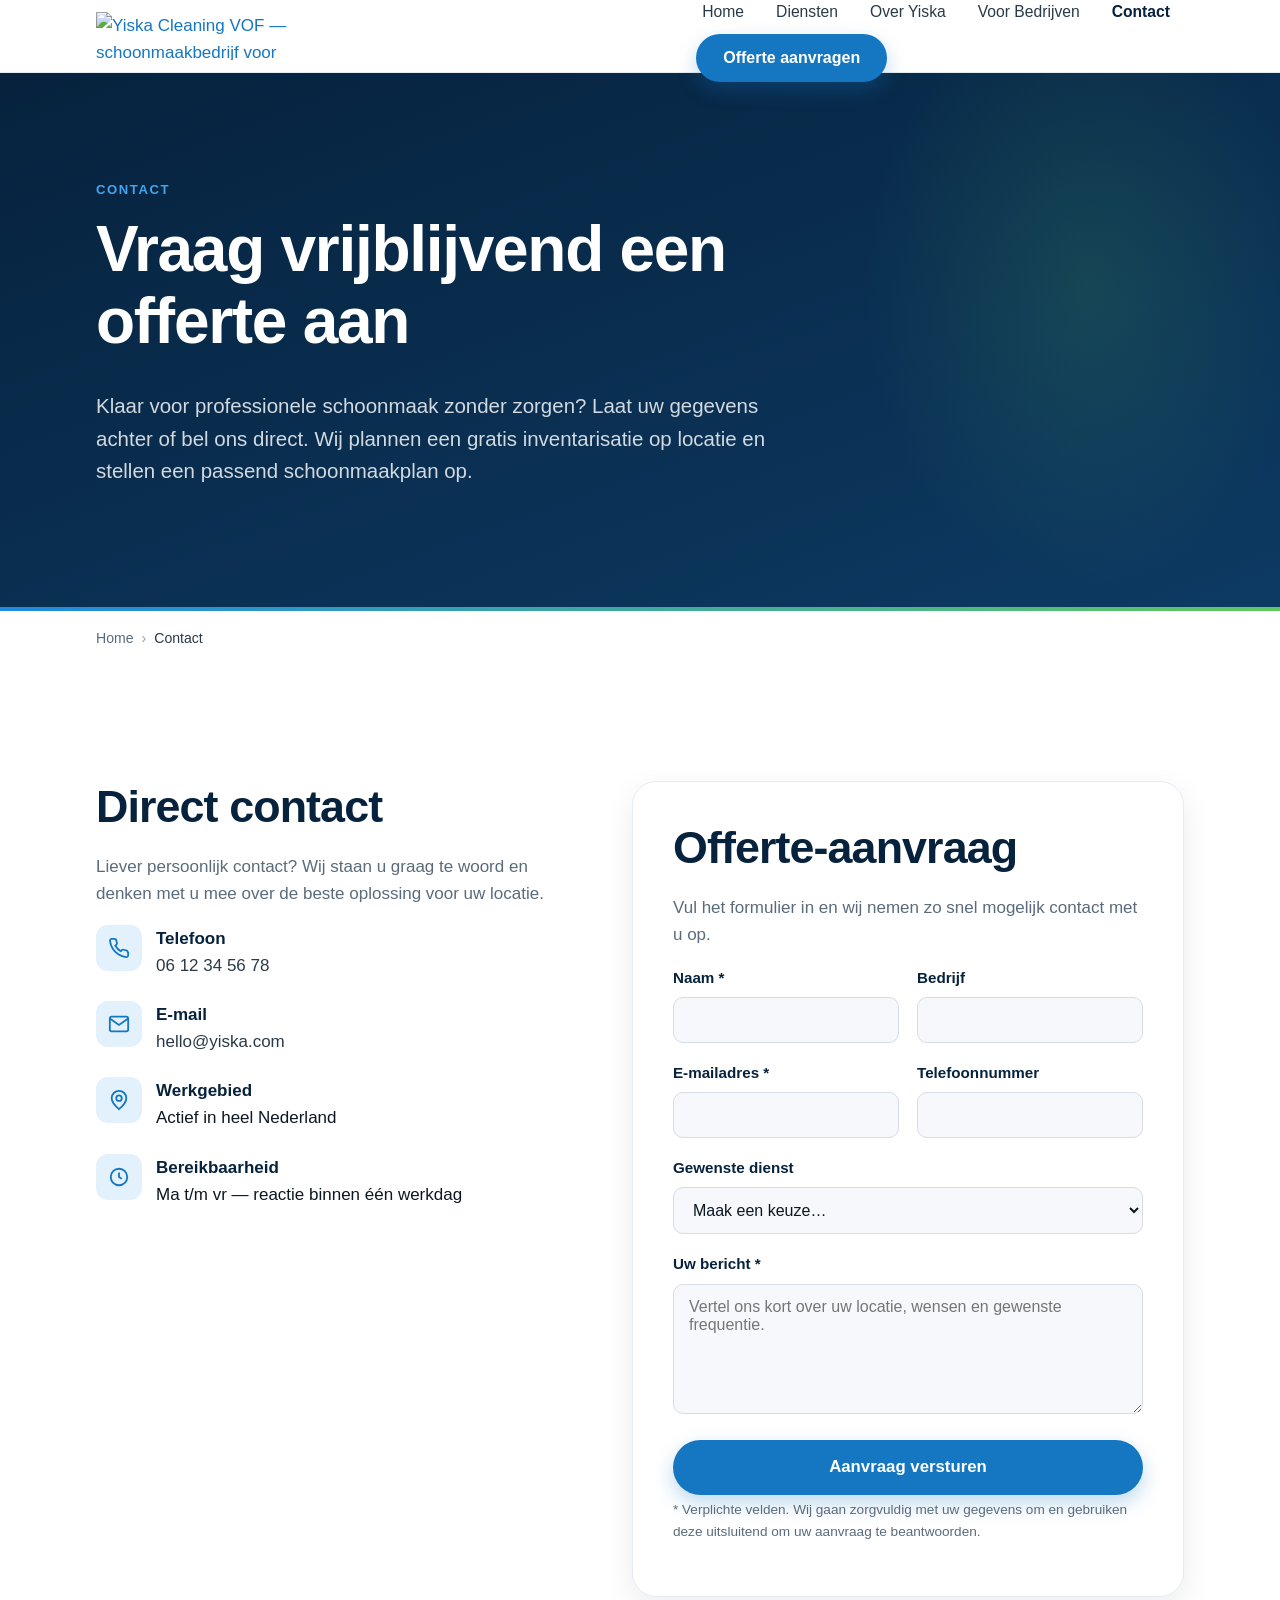
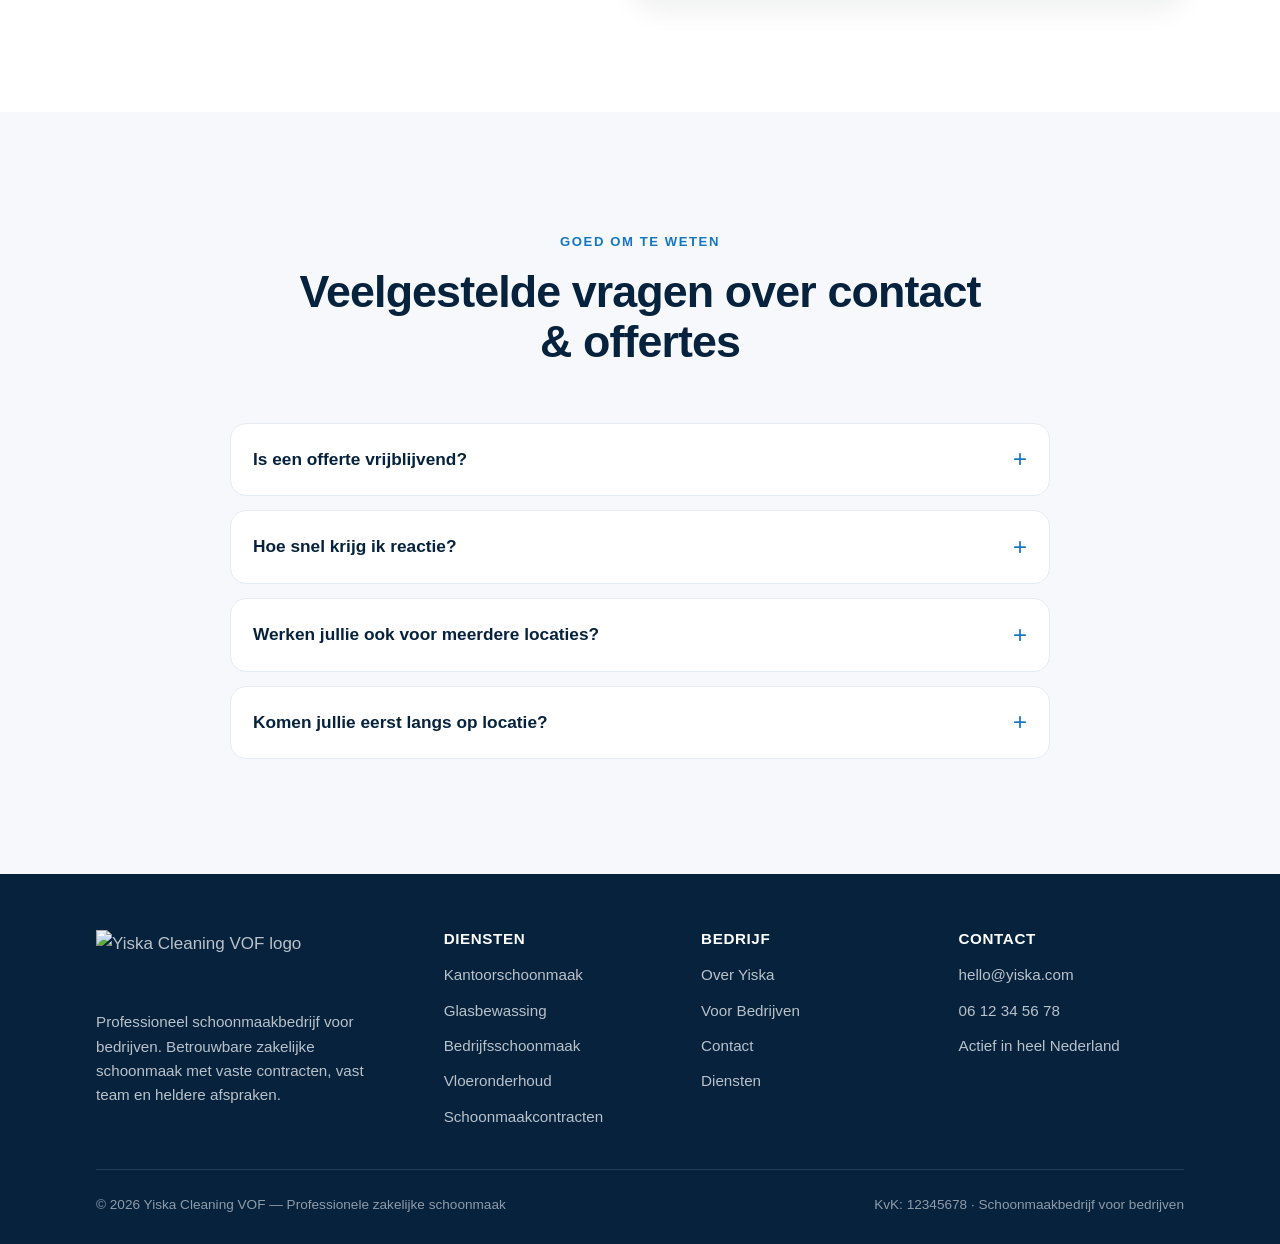
==== contact.html @ c5b3071e "Branding-upgrade: logo-integratie, merk-favicon en visuele identiteit - Logo retina-klaar in desktop" ====
<!DOCTYPE html>
<html lang="nl">
<head>
  <meta charset="utf-8" />
  <meta name="viewport" content="width=device-width, initial-scale=1" />
  <title>Contact &amp; offerte aanvragen | Yiska Cleaning VOF</title>
  <meta name="description" content="Neem contact op met Yiska Cleaning VOF voor een vrijblijvende offerte voor zakelijke schoonmaak. Bel, mail of vul het contactformulier in — wij plannen een gratis inventarisatie op locatie." />
  <link rel="canonical" href="https://yiska.com/contact.html" />
  <meta name="robots" content="index, follow" />
  <meta name="theme-color" content="#06223d" />
  <meta property="og:type" content="website" />
  <meta property="og:locale" content="nl_NL" />
  <meta property="og:site_name" content="Yiska Cleaning VOF" />
  <meta property="og:title" content="Contact &amp; offerte aanvragen | Yiska Cleaning VOF" />
  <meta property="og:description" content="Vraag vrijblijvend een offerte aan voor professionele zakelijke schoonmaak. Bel, mail of vul het contactformulier in." />
  <meta property="og:url" content="https://yiska.com/contact.html" />
  <meta property="og:image" content="https://yiska.com/assets/images/logo.png" />
  <meta name="twitter:card" content="summary_large_image" />
  <link rel="icon" href="assets/images/favicon.svg" type="image/svg+xml" />
  <link rel="apple-touch-icon" href="assets/images/logo.png" />
  <link rel="stylesheet" href="assets/css/styles.css" />

  <script type="application/ld+json">
  {
    "@context": "https://schema.org",
    "@type": "BreadcrumbList",
    "itemListElement": [
      { "@type": "ListItem", "position": 1, "name": "Home", "item": "https://yiska.com/" },
      { "@type": "ListItem", "position": 2, "name": "Contact", "item": "https://yiska.com/contact.html" }
    ]
  }
  </script>
  <script type="application/ld+json">
  {
    "@context": "https://schema.org",
    "@type": "ContactPage",
    "name": "Contact — Yiska Cleaning VOF",
    "description": "Neem contact op met Yiska Cleaning VOF voor een vrijblijvende offerte voor zakelijke schoonmaak.",
    "mainEntity": {
      "@type": "CleaningService",
      "name": "Yiska Cleaning VOF",
      "url": "https://yiska.com/",
      "email": "hello@yiska.com",
      "telephone": "+31612345678",
      "areaServed": { "@type": "Country", "name": "Nederland" },
      "contactPoint": {
        "@type": "ContactPoint",
        "contactType": "sales",
        "email": "hello@yiska.com",
        "telephone": "+31612345678",
        "availableLanguage": ["nl"]
      }
    }
  }
  </script>
</head>
<body>
  <a class="skip-link" href="#main">Direct naar inhoud</a>
  <header class="site-header">
    <nav class="nav container" aria-label="Hoofdnavigatie">
      <a class="nav__brand" href="index.html" aria-label="Yiska Cleaning VOF — home">
        <img src="assets/images/logo.png" alt="Yiska Cleaning VOF — schoonmaakbedrijf voor bedrijven" data-fallback="#brand-fb" decoding="async" />
        <span class="nav__brand-fallback" id="brand-fb" style="display:none">Yiska <span>Cleaning</span></span>
      </a>
      <button class="nav__toggle" aria-expanded="false" aria-controls="nav-menu" aria-label="Menu openen"><span></span><span></span><span></span></button>
      <div class="nav__menu" id="nav-menu">
        <ul class="nav__links">
          <li><a href="index.html">Home</a></li>
          <li><a href="diensten.html">Diensten</a></li>
          <li><a href="over-yiska.html">Over Yiska</a></li>
          <li><a href="voor-bedrijven.html">Voor Bedrijven</a></li>
          <li><a href="contact.html" aria-current="page">Contact</a></li>
        </ul>
        <div class="nav__cta"><a class="btn btn--primary" href="#offerte">Offerte aanvragen</a></div>
      </div>
    </nav>
  </header>

  <main id="main">
    <section class="page-hero">
      <div class="container">
        <span class="eyebrow">Contact</span>
        <h1>Vraag vrijblijvend een offerte aan</h1>
        <p class="lead">Klaar voor professionele schoonmaak zonder zorgen? Laat uw gegevens achter of bel ons direct. Wij plannen een gratis inventarisatie op locatie en stellen een passend schoonmaakplan op.</p>
      </div>
    </section>

    <nav class="crumbs container" aria-label="Kruimelpad">
      <ol><li><a href="index.html">Home</a></li><li aria-current="page">Contact</li></ol>
    </nav>

    <section class="section" id="offerte">
      <div class="container contact-grid">
        <div class="reveal">
          <h2>Direct contact</h2>
          <p class="text-muted">Liever persoonlijk contact? Wij staan u graag te woord en denken met u mee over de beste oplossing voor uw locatie.</p>
          <ul class="contact-list">
            <li>
              <span class="ic"><svg width="22" height="22" viewBox="0 0 24 24" fill="none" stroke="currentColor" stroke-width="2"><path d="M22 16.9v3a2 2 0 0 1-2.2 2 19.8 19.8 0 0 1-8.6-3 19.5 19.5 0 0 1-6-6 19.8 19.8 0 0 1-3-8.6A2 2 0 0 1 4.1 2h3a2 2 0 0 1 2 1.7c.1.9.3 1.8.6 2.6a2 2 0 0 1-.5 2.1L8 9.5a16 16 0 0 0 6 6l1.1-1.1a2 2 0 0 1 2.1-.5c.8.3 1.7.5 2.6.6a2 2 0 0 1 1.7 2z"/></svg></span>
              <div><strong>Telefoon</strong><a href="tel:+31612345678">06 12 34 56 78</a></div>
            </li>
            <li>
              <span class="ic"><svg width="22" height="22" viewBox="0 0 24 24" fill="none" stroke="currentColor" stroke-width="2"><rect x="2" y="4" width="20" height="16" rx="2"/><path d="m2 6 10 7 10-7"/></svg></span>
              <div><strong>E-mail</strong><a href="mailto:hello@yiska.com">hello@yiska.com</a></div>
            </li>
            <li>
              <span class="ic"><svg width="22" height="22" viewBox="0 0 24 24" fill="none" stroke="currentColor" stroke-width="2"><path d="M12 2a8 8 0 0 0-8 8c0 5 8 12 8 12s8-7 8-12a8 8 0 0 0-8-8z"/><circle cx="12" cy="10" r="3"/></svg></span>
              <div><strong>Werkgebied</strong><span>Actief in heel Nederland</span></div>
            </li>
            <li>
              <span class="ic"><svg width="22" height="22" viewBox="0 0 24 24" fill="none" stroke="currentColor" stroke-width="2"><circle cx="12" cy="12" r="9"/><path d="M12 7v5l3 2"/></svg></span>
              <div><strong>Bereikbaarheid</strong><span>Ma t/m vr — reactie binnen één werkdag</span></div>
            </li>
          </ul>
        </div>

        <div class="form-card reveal">
          <h2 class="mt-0">Offerte-aanvraag</h2>
          <p class="text-muted">Vul het formulier in en wij nemen zo snel mogelijk contact met u op.</p>
          <div class="form-status" id="form-status" role="status" aria-live="polite"></div>
          <form id="contact-form" data-mailto="hello@yiska.com" novalidate>
            <div class="field-row">
              <div class="field">
                <label for="naam">Naam *</label>
                <input type="text" id="naam" name="naam" autocomplete="name" required />
              </div>
              <div class="field">
                <label for="bedrijf">Bedrijf</label>
                <input type="text" id="bedrijf" name="bedrijf" autocomplete="organization" />
              </div>
            </div>
            <div class="field-row">
              <div class="field">
                <label for="email">E-mailadres *</label>
                <input type="email" id="email" name="email" autocomplete="email" required />
              </div>
              <div class="field">
                <label for="telefoon">Telefoonnummer</label>
                <input type="tel" id="telefoon" name="telefoon" autocomplete="tel" />
              </div>
            </div>
            <div class="field">
              <label for="dienst">Gewenste dienst</label>
              <select id="dienst" name="dienst">
                <option value="">Maak een keuze…</option>
                <option>Kantoorschoonmaak</option>
                <option>Glasbewassing</option>
                <option>Bedrijfsschoonmaak</option>
                <option>Vloeronderhoud</option>
                <option>Schoonmaakcontract</option>
                <option>Anders / weet ik nog niet</option>
              </select>
            </div>
            <div class="field">
              <label for="bericht">Uw bericht *</label>
              <textarea id="bericht" name="bericht" placeholder="Vertel ons kort over uw locatie, wensen en gewenste frequentie." required></textarea>
            </div>
            <button type="submit" class="btn btn--primary btn--lg btn--block">Aanvraag versturen</button>
            <p class="form-note">* Verplichte velden. Wij gaan zorgvuldig met uw gegevens om en gebruiken deze uitsluitend om uw aanvraag te beantwoorden.</p>
          </form>
        </div>
      </div>
    </section>

    <!-- Korte FAQ ter ondersteuning -->
    <section class="section section--soft" aria-labelledby="cfaq-h">
      <div class="container">
        <div class="section-head center reveal">
          <span class="eyebrow">Goed om te weten</span>
          <h2 id="cfaq-h">Veelgestelde vragen over contact &amp; offertes</h2>
        </div>
        <div class="faq reveal" style="margin-inline:auto">
          <details><summary>Is een offerte vrijblijvend?</summary><p>Ja. Een offerteaanvraag en de inventarisatie op locatie zijn volledig vrijblijvend en zonder kosten.</p></details>
          <details><summary>Hoe snel krijg ik reactie?</summary><p>Wij streven ernaar om binnen één werkdag te reageren op uw aanvraag.</p></details>
          <details><summary>Werken jullie ook voor meerdere locaties?</summary><p>Zeker. Wij verzorgen schoonmaak voor één locatie tot meerdere bedrijfspanden op één centraal schoonmaakcontract.</p></details>
          <details><summary>Komen jullie eerst langs op locatie?</summary><p>Ja. Een inventarisatie op locatie zorgt voor een passend schoonmaakplan en een eerlijke, transparante prijs.</p></details>
        </div>
      </div>
    </section>
  </main>

  <footer class="site-footer">
    <div class="container">
      <div class="footer__grid">
        <div class="footer__brand">
          <img src="assets/images/logo.png" alt="Yiska Cleaning VOF logo" data-fallback="#footer-fb" loading="lazy" decoding="async" />
          <div class="footer__brand-fallback" id="footer-fb" style="display:none">Yiska <span>Cleaning</span></div>
          <p>Professioneel schoonmaakbedrijf voor bedrijven. Betrouwbare zakelijke schoonmaak met vaste contracten, vast team en heldere afspraken.</p>
        </div>
        <div class="footer"><h4>Diensten</h4><ul>
          <li><a href="diensten.html#kantoorschoonmaak">Kantoorschoonmaak</a></li>
          <li><a href="diensten.html#glasbewassing">Glasbewassing</a></li>
          <li><a href="diensten.html#bedrijfsschoonmaak">Bedrijfsschoonmaak</a></li>
          <li><a href="diensten.html#vloeronderhoud">Vloeronderhoud</a></li>
          <li><a href="diensten.html#schoonmaakcontract">Schoonmaakcontracten</a></li>
        </ul></div>
        <div class="footer"><h4>Bedrijf</h4><ul>
          <li><a href="over-yiska.html">Over Yiska</a></li>
          <li><a href="voor-bedrijven.html">Voor Bedrijven</a></li>
          <li><a href="contact.html">Contact</a></li>
          <li><a href="diensten.html">Diensten</a></li>
        </ul></div>
        <div class="footer"><h4>Contact</h4><ul>
          <li><a href="mailto:hello@yiska.com">hello@yiska.com</a></li>
          <li><a href="tel:+31612345678">06 12 34 56 78</a></li>
          <li>Actief in heel Nederland</li>
        </ul></div>
      </div>
      <div class="footer__bottom">
        <span>© <span id="year">2026</span> Yiska Cleaning VOF — Professionele zakelijke schoonmaak</span>
        <span>KvK: 12345678 · Schoonmaakbedrijf voor bedrijven</span>
      </div>
    </div>
  </footer>
  <script src="assets/js/main.js" defer></script>
</body>
</html>
---- assets/css/styles.css ----
/* ==========================================================================
   Yiska Cleaning VOF — Design System
   Premium, minimal (Apple) + clear, structured, conversion-focused (Amazon)
   ========================================================================== */

/* ----- Design tokens ----- */
:root {
  /* Brand palette (afgeleid van het logo) */
  --navy-900: #06223d;
  --navy-800: #0a2c4d;
  --navy-700: #0d3a63;
  --blue-600: #1577c2;
  --blue-500: #1f8ae0;
  --blue-400: #45a4ec;
  --blue-100: #e3f1fc;
  --green-600: #43ad46;
  --green-500: #5fc85f;
  --green-100: #e6f6e8;
  --lime-400: #93d84e;
  /* Signatuur-gradient uit het logo (blauw → groen) */
  --brand-grad: linear-gradient(120deg, var(--blue-500), var(--green-500));
  --brand-grad-deep: linear-gradient(135deg, var(--blue-600), var(--navy-800));

  /* Neutrals */
  --ink-900: #0c1722;
  --ink-700: #2a3a48;
  --ink-500: #5a6b7b;
  --ink-300: #93a2b0;
  --line: #e6ecf2;
  --line-strong: #d4dde6;
  --surface: #ffffff;
  --surface-soft: #f6f8fb;
  --surface-tint: #eef4f9;

  /* Typography */
  --font: -apple-system, BlinkMacSystemFont, "SF Pro Display", "Segoe UI",
    Inter, Roboto, "Helvetica Neue", Arial, sans-serif;

  /* Radii & shadow */
  --r-sm: 10px;
  --r-md: 16px;
  --r-lg: 24px;
  --r-xl: 32px;
  --shadow-sm: 0 1px 2px rgba(12, 23, 34, 0.06), 0 1px 3px rgba(12, 23, 34, 0.05);
  --shadow-md: 0 10px 30px rgba(12, 23, 34, 0.08);
  --shadow-lg: 0 24px 60px rgba(8, 34, 61, 0.16);

  /* Layout */
  --maxw: 1200px;
  --gut: clamp(20px, 5vw, 56px);
  --nav-h: 72px;
}

/* ----- Reset ----- */
*,
*::before,
*::after { box-sizing: border-box; }

html { scroll-behavior: smooth; -webkit-text-size-adjust: 100%; }

body {
  margin: 0;
  font-family: var(--font);
  color: var(--ink-900);
  background: var(--surface);
  line-height: 1.6;
  font-size: 17px;
  -webkit-font-smoothing: antialiased;
  text-rendering: optimizeLegibility;
}

img { max-width: 100%; display: block; }

a { color: var(--blue-600); text-decoration: none; }
a:hover { color: var(--blue-500); }

h1, h2, h3, h4 {
  margin: 0 0 .5em;
  line-height: 1.12;
  letter-spacing: -0.02em;
  color: var(--navy-900);
  font-weight: 700;
}

h1 { font-size: clamp(2.3rem, 5.4vw, 4rem); }
h2 { font-size: clamp(1.8rem, 3.6vw, 2.8rem); }
h3 { font-size: clamp(1.2rem, 2vw, 1.5rem); }
p { margin: 0 0 1em; }

:focus-visible {
  outline: 3px solid var(--blue-400);
  outline-offset: 3px;
  border-radius: 4px;
}

/* ----- Layout helpers ----- */
.container {
  width: 100%;
  max-width: var(--maxw);
  margin-inline: auto;
  padding-inline: var(--gut);
}

.section { padding-block: clamp(56px, 9vw, 120px); }
.section--soft { background: var(--surface-soft); }
.section--tint { background: var(--surface-tint); }
.section--navy {
  background: linear-gradient(160deg, var(--navy-900), var(--navy-700));
  color: #fff;
}
.section--navy h2,
.section--navy h3 { color: #fff; }

.eyebrow {
  display: inline-block;
  font-size: .82rem;
  font-weight: 700;
  letter-spacing: .12em;
  text-transform: uppercase;
  color: var(--blue-600);
  margin-bottom: 14px;
}
.section--navy .eyebrow { color: var(--blue-400); }

.section-head { max-width: 720px; margin-bottom: clamp(32px, 5vw, 56px); }
.section-head.center { margin-inline: auto; text-align: center; }
.lead { font-size: clamp(1.05rem, 1.6vw, 1.3rem); color: var(--ink-500); }
.section--navy .lead { color: rgba(255, 255, 255, .82); }

.text-muted { color: var(--ink-500); }

/* Skip link */
.skip-link {
  position: absolute;
  left: -999px;
  top: 8px;
  background: var(--navy-900);
  color: #fff;
  padding: 10px 16px;
  border-radius: 8px;
  z-index: 1000;
}
.skip-link:focus { left: 12px; color: #fff; }

/* ==========================================================================
   Buttons
   ========================================================================== */
.btn {
  display: inline-flex;
  align-items: center;
  justify-content: center;
  gap: 10px;
  font-family: inherit;
  font-size: 1rem;
  font-weight: 600;
  line-height: 1;
  padding: 15px 26px;
  border-radius: 999px;
  border: 1px solid transparent;
  cursor: pointer;
  transition: transform .15s ease, box-shadow .2s ease, background .2s ease,
    color .2s ease, border-color .2s ease;
  white-space: nowrap;
}
.btn:active { transform: translateY(1px); }

.btn--primary {
  background: var(--blue-600);
  color: #fff;
  box-shadow: 0 8px 20px rgba(21, 119, 194, .28);
}
.btn--primary:hover { background: var(--blue-500); color: #fff; box-shadow: 0 12px 28px rgba(21, 119, 194, .36); }

.btn--accent {
  background: var(--green-600);
  color: #fff;
  box-shadow: 0 8px 20px rgba(63, 162, 63, .28);
}
.btn--accent:hover { background: var(--green-500); color: #fff; }

.btn--ghost {
  background: transparent;
  color: var(--navy-900);
  border-color: var(--line-strong);
}
.btn--ghost:hover { border-color: var(--navy-900); color: var(--navy-900); background: var(--surface-soft); }

.btn--light {
  background: rgba(255, 255, 255, .12);
  color: #fff;
  border-color: rgba(255, 255, 255, .3);
}
.btn--light:hover { background: rgba(255, 255, 255, .2); color: #fff; }

.btn--lg { padding: 18px 32px; font-size: 1.05rem; }
.btn--block { width: 100%; }

.btn-row { display: flex; flex-wrap: wrap; gap: 14px; }
.btn-row.center { justify-content: center; }

/* ==========================================================================
   Header / Navigation
   ========================================================================== */
.site-header {
  position: sticky;
  top: 0;
  z-index: 100;
  background: rgba(255, 255, 255, .8);
  backdrop-filter: saturate(180%) blur(18px);
  -webkit-backdrop-filter: saturate(180%) blur(18px);
  border-bottom: 1px solid var(--line);
}
.nav {
  display: flex;
  align-items: center;
  gap: 24px;
  height: var(--nav-h);
}
.nav__brand { display: flex; align-items: center; gap: 12px; margin-right: auto; }
.nav__brand img { height: 48px; width: auto; max-width: 200px; display: block; }
@media (max-width: 480px) { .nav__brand img { height: 42px; max-width: 160px; } }
.nav__brand-fallback {
  font-weight: 800;
  font-size: 1.15rem;
  letter-spacing: -.02em;
  color: var(--navy-900);
}
.nav__brand-fallback span { color: var(--green-600); }

.nav__links { display: flex; align-items: center; gap: 4px; list-style: none; margin: 0; padding: 0; }
.nav__links a {
  display: inline-block;
  padding: 9px 14px;
  border-radius: 999px;
  font-size: .98rem;
  font-weight: 500;
  color: var(--ink-700);
}
.nav__links a:hover { background: var(--surface-soft); color: var(--navy-900); }
.nav__links a[aria-current="page"] { color: var(--navy-900); font-weight: 600; }

.nav__cta { margin-left: 8px; }

.nav__toggle {
  display: none;
  flex-direction: column;
  gap: 5px;
  background: none;
  border: 0;
  cursor: pointer;
  padding: 10px;
}
.nav__toggle span {
  width: 24px;
  height: 2px;
  background: var(--navy-900);
  border-radius: 2px;
  transition: transform .25s ease, opacity .2s ease;
}
.nav__toggle[aria-expanded="true"] span:nth-child(1) { transform: translateY(7px) rotate(45deg); }
.nav__toggle[aria-expanded="true"] span:nth-child(2) { opacity: 0; }
.nav__toggle[aria-expanded="true"] span:nth-child(3) { transform: translateY(-7px) rotate(-45deg); }

@media (max-width: 900px) {
  .nav__toggle { display: flex; }
  .nav__menu {
    position: fixed;
    inset: var(--nav-h) 0 auto 0;
    background: #fff;
    border-bottom: 1px solid var(--line);
    flex-direction: column;
    align-items: stretch;
    gap: 0;
    padding: 12px var(--gut) 24px;
    box-shadow: var(--shadow-md);
    transform: translateY(-12px);
    opacity: 0;
    pointer-events: none;
    transition: opacity .2s ease, transform .2s ease;
  }
  .nav__menu.open { transform: translateY(0); opacity: 1; pointer-events: auto; }
  .nav__links { flex-direction: column; align-items: stretch; }
  .nav__links a { padding: 14px 8px; border-radius: 10px; border-bottom: 1px solid var(--line); }
  .nav__cta { margin: 12px 0 0; }
  .nav__cta .btn { width: 100%; }
}

/* ==========================================================================
   Hero
   ========================================================================== */
.hero { position: relative; overflow: hidden; background: var(--surface); }
.hero::before {
  content: "";
  position: absolute;
  top: -28%; right: -12%;
  width: 60%; height: 130%;
  background: radial-gradient(closest-side, rgba(31, 138, 224, .12), transparent 70%);
  pointer-events: none;
  z-index: 0;
}
.hero .container { position: relative; z-index: 1; }
.hero__grid {
  display: grid;
  grid-template-columns: 1.05fr .95fr;
  gap: clamp(28px, 5vw, 64px);
  align-items: center;
  padding-block: clamp(48px, 7vw, 96px);
}
.hero__title { margin-bottom: 18px; }
.hero__sub { font-size: clamp(1.1rem, 1.8vw, 1.35rem); color: var(--ink-500); max-width: 36ch; }
.hero__cta { margin-top: 30px; }
.hero__trust {
  margin-top: 30px;
  display: flex;
  flex-wrap: wrap;
  gap: 10px 22px;
  list-style: none;
  padding: 0;
}
.hero__trust li {
  display: flex;
  align-items: center;
  gap: 8px;
  font-size: .95rem;
  font-weight: 500;
  color: var(--ink-700);
}
.hero__trust svg { flex: none; color: var(--green-600); }

.hero__media { position: relative; }
.hero__media img {
  width: 100%;
  height: 100%;
  max-height: 560px;
  object-fit: cover;
  border-radius: var(--r-lg);
  box-shadow: var(--shadow-lg);
}
.hero__badge {
  position: absolute;
  bottom: 22px;
  left: 22px;
  background: rgba(255, 255, 255, .92);
  backdrop-filter: blur(10px);
  border-radius: var(--r-md);
  padding: 14px 18px;
  box-shadow: var(--shadow-md);
  display: flex;
  align-items: center;
  gap: 12px;
  max-width: 78%;
}
.hero__badge strong { display: block; color: var(--navy-900); font-size: 1rem; }
.hero__badge span { font-size: .85rem; color: var(--ink-500); }
.hero__badge .dot {
  width: 40px; height: 40px; flex: none;
  border-radius: 12px;
  background: var(--green-100);
  display: grid; place-items: center;
  color: var(--green-600);
}

@media (max-width: 860px) {
  .hero__grid { grid-template-columns: 1fr; }
  .hero__media { order: -1; }
  .hero__media img { max-height: 360px; }
}

/* Page hero (interior pages) */
.page-hero {
  position: relative;
  overflow: hidden;
  background: linear-gradient(160deg, var(--navy-900), var(--navy-700));
  color: #fff;
  padding-block: clamp(56px, 8vw, 104px);
}
.page-hero::before {
  content: "";
  position: absolute;
  top: -40%; right: -10%;
  width: 50%; height: 160%;
  background: radial-gradient(closest-side, rgba(95, 200, 95, .14), transparent 70%);
  pointer-events: none;
}
.page-hero::after {
  content: "";
  position: absolute;
  left: 0; right: 0; bottom: 0; height: 4px;
  background: var(--brand-grad);
}
.page-hero .container { position: relative; z-index: 1; }
.page-hero h1 { color: #fff; max-width: 18ch; }
.page-hero .lead { color: rgba(255, 255, 255, .82); max-width: 60ch; }
.page-hero .eyebrow { color: var(--blue-400); }

/* Breadcrumb */
.crumbs { font-size: .88rem; color: var(--ink-500); padding-block: 16px; }
.crumbs ol { list-style: none; display: flex; flex-wrap: wrap; gap: 8px; margin: 0; padding: 0; }
.crumbs li::after { content: "›"; margin-left: 8px; color: var(--ink-300); }
.crumbs li:last-child::after { content: ""; }
.crumbs a { color: var(--ink-500); }
.crumbs [aria-current="page"] { color: var(--ink-700); }

/* ==========================================================================
   Trust bar
   ========================================================================== */
.trustbar { border-block: 1px solid var(--line); background: #fff; }
.trustbar__grid {
  display: grid;
  grid-template-columns: repeat(4, 1fr);
  gap: 20px;
  padding-block: 30px;
  text-align: center;
}
.trustbar__num { font-size: clamp(1.6rem, 3vw, 2.4rem); font-weight: 800; color: var(--navy-900); letter-spacing: -.03em; }
.trustbar__label { font-size: .9rem; color: var(--ink-500); }
@media (max-width: 680px) { .trustbar__grid { grid-template-columns: repeat(2, 1fr); gap: 28px 16px; } }

/* ==========================================================================
   Feature / card grids
   ========================================================================== */
.grid { display: grid; gap: 24px; }
.grid--2 { grid-template-columns: repeat(2, 1fr); }
.grid--3 { grid-template-columns: repeat(3, 1fr); }
.grid--4 { grid-template-columns: repeat(4, 1fr); }
@media (max-width: 980px) { .grid--4 { grid-template-columns: repeat(2, 1fr); } .grid--3 { grid-template-columns: repeat(2, 1fr); } }
@media (max-width: 640px) { .grid--2, .grid--3, .grid--4 { grid-template-columns: 1fr; } }

.card {
  background: #fff;
  border: 1px solid var(--line);
  border-radius: var(--r-lg);
  padding: 30px;
  box-shadow: var(--shadow-sm);
  transition: transform .2s ease, box-shadow .2s ease, border-color .2s ease;
}
.card:hover { transform: translateY(-4px); box-shadow: var(--shadow-md); border-color: var(--line-strong); }
.card h3 { margin-bottom: .35em; }
.card p:last-child { margin-bottom: 0; }

.card__icon {
  width: 52px; height: 52px;
  border-radius: 14px;
  display: grid; place-items: center;
  background: var(--blue-100);
  color: var(--blue-600);
  margin-bottom: 18px;
}
.card__icon--green { background: var(--green-100); color: var(--green-600); }

/* Why-list with checkmarks */
.why-list { list-style: none; margin: 0; padding: 0; display: grid; gap: 18px; }
.why-list li { display: flex; gap: 14px; align-items: flex-start; }
.why-list .tick {
  flex: none; width: 28px; height: 28px; border-radius: 50%;
  background: var(--green-100); color: var(--green-600);
  display: grid; place-items: center; margin-top: 2px;
}
.why-list strong { display: block; color: var(--navy-900); }
.why-list span { color: var(--ink-500); }

/* Split section */
.split {
  display: grid;
  grid-template-columns: 1fr 1fr;
  gap: clamp(28px, 5vw, 64px);
  align-items: center;
}
.split--reverse .split__media { order: 2; }
.split__media img { width: 100%; border-radius: var(--r-lg); box-shadow: var(--shadow-md); object-fit: cover; aspect-ratio: 4 / 3; }
@media (max-width: 860px) {
  .split { grid-template-columns: 1fr; }
  .split--reverse .split__media { order: -1; }
}

/* Service detail block */
.service-block {
  display: grid;
  grid-template-columns: 1fr 1fr;
  gap: clamp(24px, 5vw, 56px);
  align-items: center;
  padding-block: clamp(36px, 6vw, 72px);
  border-bottom: 1px solid var(--line);
}
.service-block:last-child { border-bottom: 0; }
.service-block:nth-child(even) .service-block__media { order: 2; }
.service-block__media img { width: 100%; border-radius: var(--r-lg); box-shadow: var(--shadow-md); aspect-ratio: 3 / 2; object-fit: cover; }
.service-block ul { margin: 0; padding-left: 0; list-style: none; display: grid; gap: 10px; }
.service-block ul li { display: flex; gap: 10px; align-items: flex-start; color: var(--ink-700); }
.service-block ul .tick { flex: none; color: var(--green-600); margin-top: 4px; }
@media (max-width: 860px) {
  .service-block { grid-template-columns: 1fr; }
  .service-block:nth-child(even) .service-block__media { order: -1; }
}

/* ==========================================================================
   Process / steps
   ========================================================================== */
.steps { counter-reset: step; display: grid; gap: 22px; }
.steps--row { grid-template-columns: repeat(4, 1fr); }
@media (max-width: 900px) { .steps--row { grid-template-columns: repeat(2, 1fr); } }
@media (max-width: 560px) { .steps--row { grid-template-columns: 1fr; } }
.step {
  position: relative;
  background: #fff;
  border: 1px solid var(--line);
  border-radius: var(--r-md);
  padding: 28px 24px 24px;
}
.section--navy .step { background: rgba(255,255,255,.06); border-color: rgba(255,255,255,.14); }
.step__num {
  counter-increment: step;
  width: 40px; height: 40px;
  border-radius: 12px;
  background: var(--navy-900); color: #fff;
  display: grid; place-items: center;
  font-weight: 700; margin-bottom: 16px;
}
.section--navy .step__num { background: var(--blue-500); }
.step h3 { font-size: 1.15rem; }
.step p { margin: 0; color: var(--ink-500); font-size: .98rem; }
.section--navy .step p { color: rgba(255,255,255,.78); }

/* ==========================================================================
   Clients / audience
   ========================================================================== */
.pills { display: flex; flex-wrap: wrap; gap: 12px; }
.pill {
  display: inline-flex; align-items: center; gap: 9px;
  background: #fff; border: 1px solid var(--line);
  border-radius: 999px; padding: 11px 18px;
  font-weight: 500; color: var(--ink-700);
  box-shadow: var(--shadow-sm);
}
.pill svg { color: var(--blue-600); }

/* ==========================================================================
   FAQ (details/summary)
   ========================================================================== */
.faq { display: grid; gap: 14px; max-width: 820px; }
.faq details {
  background: #fff;
  border: 1px solid var(--line);
  border-radius: var(--r-md);
  padding: 4px 22px;
  transition: box-shadow .2s ease, border-color .2s ease;
}
.faq details[open] { box-shadow: var(--shadow-sm); border-color: var(--line-strong); }
.faq summary {
  list-style: none;
  cursor: pointer;
  font-weight: 600;
  color: var(--navy-900);
  padding: 18px 36px 18px 0;
  position: relative;
  font-size: 1.08rem;
}
.faq summary::-webkit-details-marker { display: none; }
.faq summary::after {
  content: "+";
  position: absolute; right: 0; top: 50%;
  transform: translateY(-50%);
  font-size: 1.5rem; font-weight: 400; color: var(--blue-600);
  transition: transform .2s ease;
}
.faq details[open] summary::after { content: "–"; }
.faq details > p { margin: 0 0 18px; color: var(--ink-500); }

/* ==========================================================================
   CTA band
   ========================================================================== */
.cta-band {
  background: linear-gradient(135deg, var(--blue-600), var(--navy-800));
  color: #fff;
  border-radius: var(--r-xl);
  padding: clamp(36px, 6vw, 64px);
  text-align: center;
  box-shadow: var(--shadow-lg);
}
.cta-band h2 { color: #fff; }
.cta-band p { color: rgba(255,255,255,.85); max-width: 56ch; margin-inline: auto; }
.cta-band .btn-row { justify-content: center; margin-top: 26px; }

/* ==========================================================================
   Contact
   ========================================================================== */
.contact-grid {
  display: grid;
  grid-template-columns: 1fr 1.15fr;
  gap: clamp(28px, 5vw, 56px);
  align-items: start;
}
@media (max-width: 860px) { .contact-grid { grid-template-columns: 1fr; } }

.contact-list { list-style: none; margin: 0; padding: 0; display: grid; gap: 22px; }
.contact-list li { display: flex; gap: 14px; align-items: flex-start; }
.contact-list .ic {
  flex: none; width: 46px; height: 46px; border-radius: 12px;
  background: var(--blue-100); color: var(--blue-600);
  display: grid; place-items: center;
}
.contact-list strong { display: block; color: var(--navy-900); }
.contact-list a { color: var(--ink-700); }
.contact-list a:hover { color: var(--blue-600); }

.form-card {
  background: #fff;
  border: 1px solid var(--line);
  border-radius: var(--r-lg);
  padding: clamp(24px, 4vw, 40px);
  box-shadow: var(--shadow-md);
}
.field { margin-bottom: 18px; }
.field label { display: block; font-weight: 600; font-size: .95rem; margin-bottom: 7px; color: var(--navy-900); }
.field input,
.field select,
.field textarea {
  width: 100%;
  font-family: inherit;
  font-size: 1rem;
  color: var(--ink-900);
  padding: 13px 15px;
  border: 1px solid var(--line-strong);
  border-radius: var(--r-sm);
  background: var(--surface-soft);
  transition: border-color .15s ease, box-shadow .15s ease, background .15s ease;
}
.field input:focus,
.field select:focus,
.field textarea:focus {
  outline: none;
  border-color: var(--blue-500);
  background: #fff;
  box-shadow: 0 0 0 4px rgba(31, 138, 224, .12);
}
.field textarea { min-height: 130px; resize: vertical; }
.field-row { display: grid; grid-template-columns: 1fr 1fr; gap: 18px; }
@media (max-width: 540px) { .field-row { grid-template-columns: 1fr; } }
.form-note { font-size: .85rem; color: var(--ink-500); margin-top: 4px; }
.form-status { display: none; padding: 14px 16px; border-radius: var(--r-sm); margin-bottom: 18px; font-weight: 500; }
.form-status.show { display: block; }
.form-status.ok { background: var(--green-100); color: #1f6b29; }

/* ==========================================================================
   Footer
   ========================================================================== */
.site-footer { background: var(--navy-900); color: rgba(255,255,255,.72); padding-block: 56px 28px; }
.site-footer a { color: rgba(255,255,255,.72); }
.site-footer a:hover { color: #fff; }
.footer__grid {
  display: grid;
  grid-template-columns: 1.4fr 1fr 1fr 1fr;
  gap: 32px;
  padding-bottom: 40px;
  border-bottom: 1px solid rgba(255,255,255,.12);
}
@media (max-width: 820px) { .footer__grid { grid-template-columns: 1fr 1fr; } }
@media (max-width: 480px) { .footer__grid { grid-template-columns: 1fr; } }
.footer__brand img { height: 64px; width: auto; max-width: 220px; margin-bottom: 16px; display: block; }
.footer__brand-fallback { font-weight: 800; font-size: 1.3rem; color: #fff; margin-bottom: 14px; }
.footer__brand-fallback span { color: var(--green-500); }
.footer__brand p { max-width: 34ch; font-size: .95rem; }
.footer h4 { color: #fff; font-size: .95rem; letter-spacing: .04em; text-transform: uppercase; margin-bottom: 16px; }
.footer ul { list-style: none; margin: 0; padding: 0; display: grid; gap: 11px; font-size: .95rem; }
.footer__bottom {
  display: flex; flex-wrap: wrap; gap: 12px;
  justify-content: space-between;
  padding-top: 24px;
  font-size: .85rem;
  color: rgba(255,255,255,.55);
}

/* ==========================================================================
   Branded image placeholders (shown until real photos are added)
   ========================================================================== */
.media { position: relative; }
.ph {
  display: none; /* revealed by JS if the real image fails to load */
  position: relative;
  width: 100%;
  height: 100%;
  min-height: 240px;
  border-radius: var(--r-lg);
  background:
    radial-gradient(120% 90% at 15% 10%, rgba(255,255,255,.18), transparent 55%),
    linear-gradient(150deg, var(--navy-800), var(--blue-600) 70%, var(--green-600));
  box-shadow: var(--shadow-md);
  overflow: hidden;
  color: #fff;
}
.ph::before {
  /* subtle sparkle texture */
  content: "";
  position: absolute; inset: 0;
  background-image:
    radial-gradient(circle, rgba(255,255,255,.7) 1px, transparent 1.6px),
    radial-gradient(circle, rgba(255,255,255,.5) 1px, transparent 1.6px);
  background-size: 120px 120px, 70px 70px;
  background-position: 0 0, 40px 30px;
  opacity: .35;
}
.ph__inner {
  position: absolute; inset: 0;
  display: flex; flex-direction: column;
  align-items: center; justify-content: center;
  text-align: center; gap: 12px; padding: 24px;
}
.ph__drop {
  width: 56px; height: 56px;
  filter: drop-shadow(0 6px 14px rgba(0,0,0,.25));
}
.ph__label { font-weight: 600; font-size: .98rem; }
.ph__hint { font-size: .8rem; opacity: .8; max-width: 26ch; }
.hero__media .ph { min-height: 360px; aspect-ratio: 4/3; }
.service-block__media .ph { aspect-ratio: 3/2; }
.split__media .ph { aspect-ratio: 4/3; }

/* ==========================================================================
   Utility / motion
   ========================================================================== */
.reveal { opacity: 0; transform: translateY(18px); transition: opacity .6s ease, transform .6s ease; }
.reveal.in { opacity: 1; transform: none; }
@media (prefers-reduced-motion: reduce) {
  * { animation: none !important; transition: none !important; scroll-behavior: auto !important; }
  .reveal { opacity: 1; transform: none; }
}

.mt-0 { margin-top: 0; }
.center { text-align: center; }
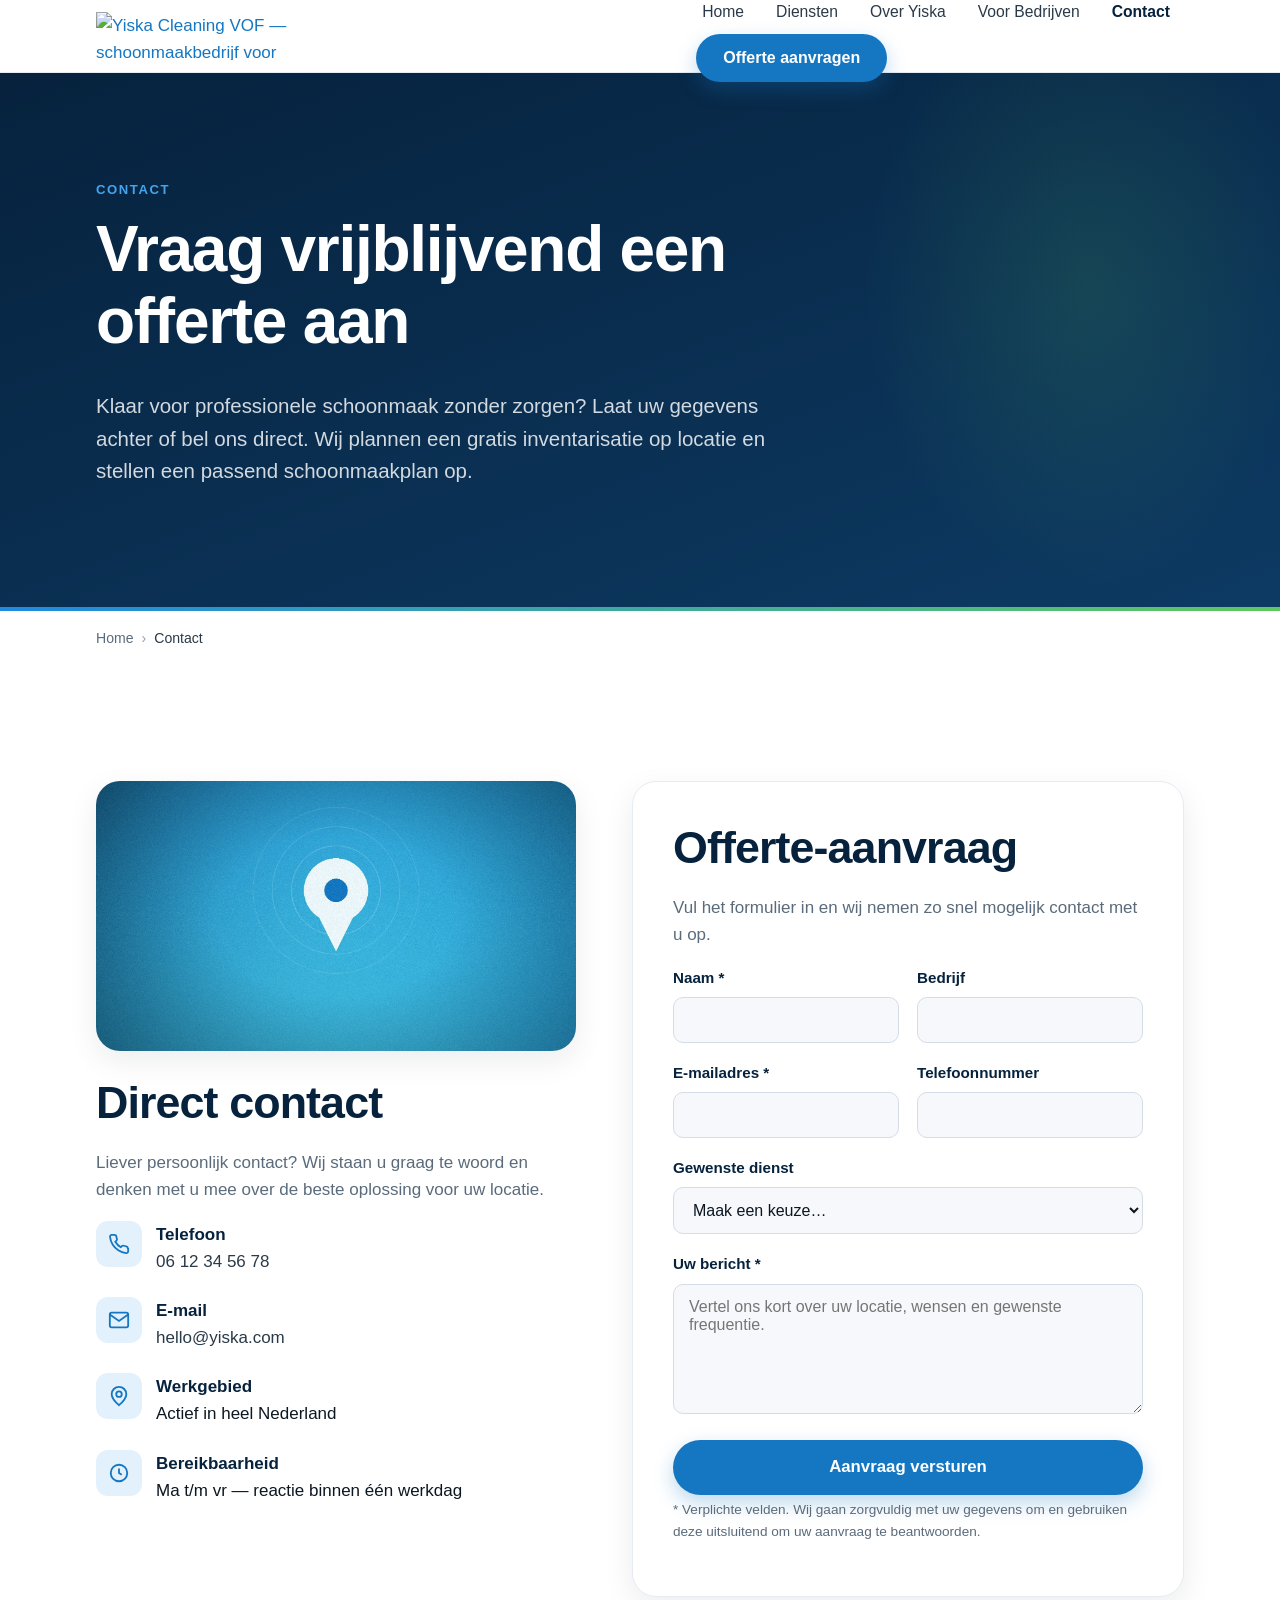
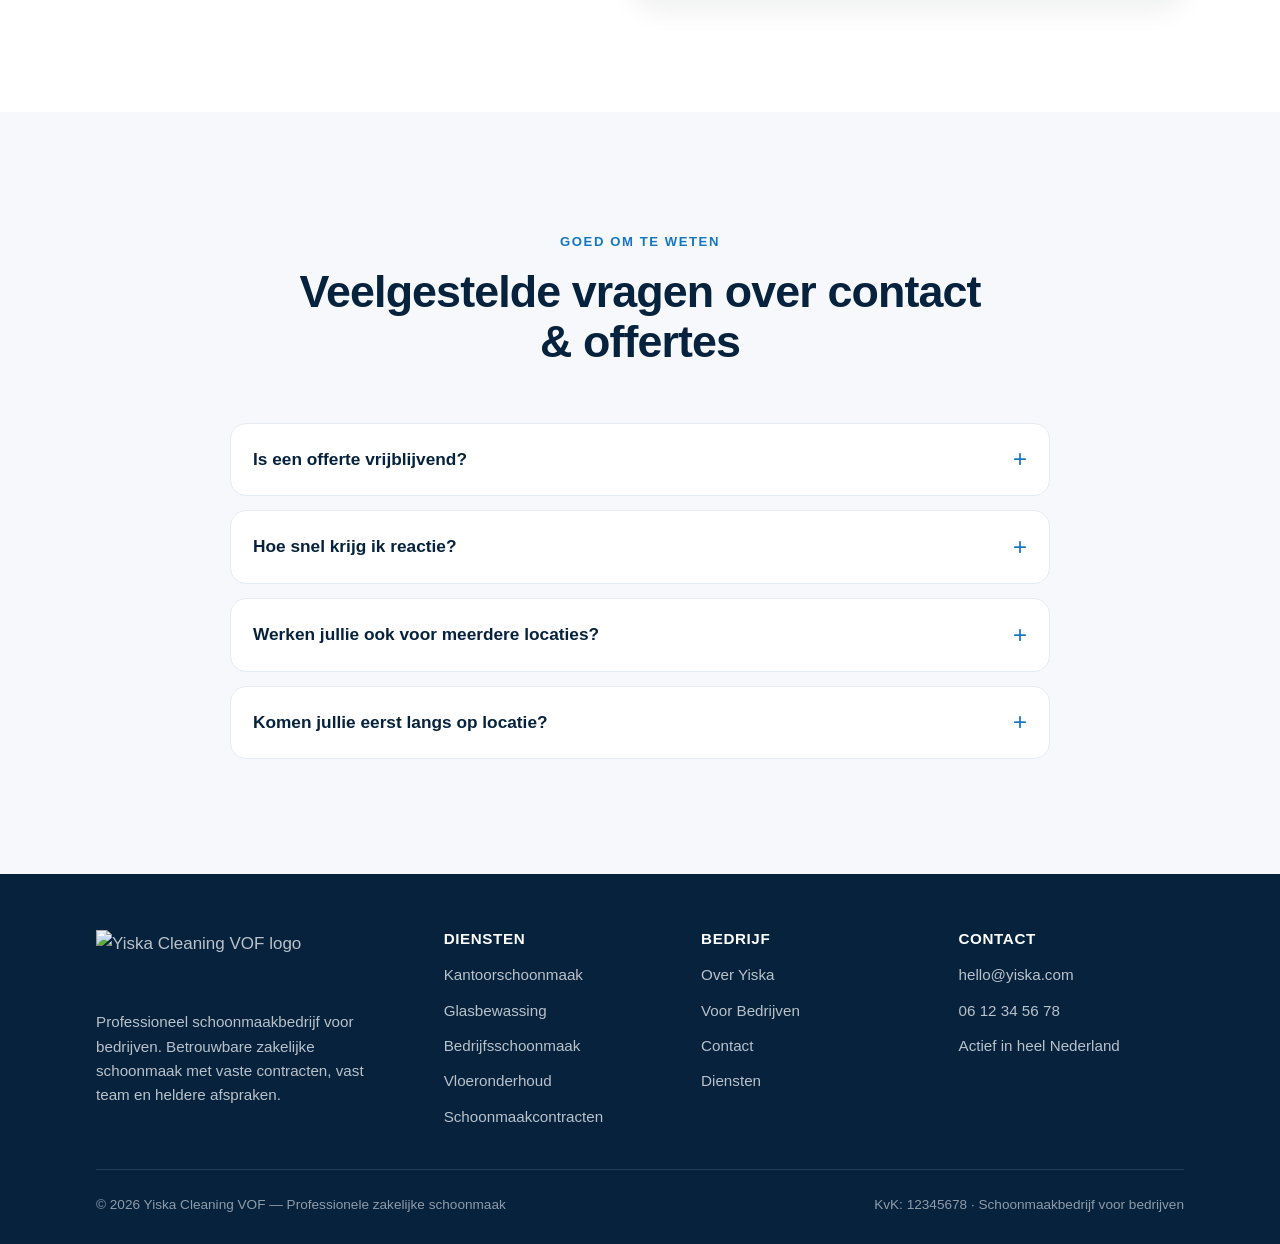
==== commit 7790527a: "Premium tijdelijke placeholder-afbeeldingen toegevoegd - tools/make_placeholders.py: genereert 7 on-" ====
--- a/contact.html
+++ b/contact.html
@@ -17,7 +17,8 @@
   <meta property="og:image" content="https://yiska.com/assets/images/logo.png" />
   <meta name="twitter:card" content="summary_large_image" />
   <link rel="icon" href="assets/images/favicon.svg" type="image/svg+xml" />
-  <link rel="apple-touch-icon" href="assets/images/logo.png" />
+  <link rel="icon" href="assets/images/favicon.ico" sizes="any" />
+  <link rel="apple-touch-icon" href="assets/images/apple-touch-icon.png" />
   <link rel="stylesheet" href="assets/css/styles.css" />
 
   <script type="application/ld+json">
@@ -92,6 +93,11 @@
     <section class="section" id="offerte">
       <div class="container contact-grid">
         <div class="reveal">
+          <!-- TEMPORARY IMAGE - REPLACE WITH FINAL YISKA PHOTO -->
+          <div class="media" style="margin-bottom:26px">
+            <img src="assets/images/contact-placeholder.jpg" alt="Neem contact op met Yiska Cleaning voor professionele zakelijke schoonmaak" style="width:100%;border-radius:var(--r-lg);box-shadow:var(--shadow-md);aspect-ratio:16/9;object-fit:cover" data-fallback="#contact-ph" />
+            <div class="ph" id="contact-ph" role="img" aria-label="Contact met Yiska Cleaning"><div class="ph__inner"><svg class="ph__drop" viewBox="0 0 24 24" fill="currentColor"><path d="M12 2s7 7.6 7 12.5A7 7 0 0 1 5 14.5C5 9.6 12 2 12 2z"/></svg><span class="ph__label">Contact</span></div></div>
+          </div>
           <h2>Direct contact</h2>
           <p class="text-muted">Liever persoonlijk contact? Wij staan u graag te woord en denken met u mee over de beste oplossing voor uw locatie.</p>
           <ul class="contact-list">
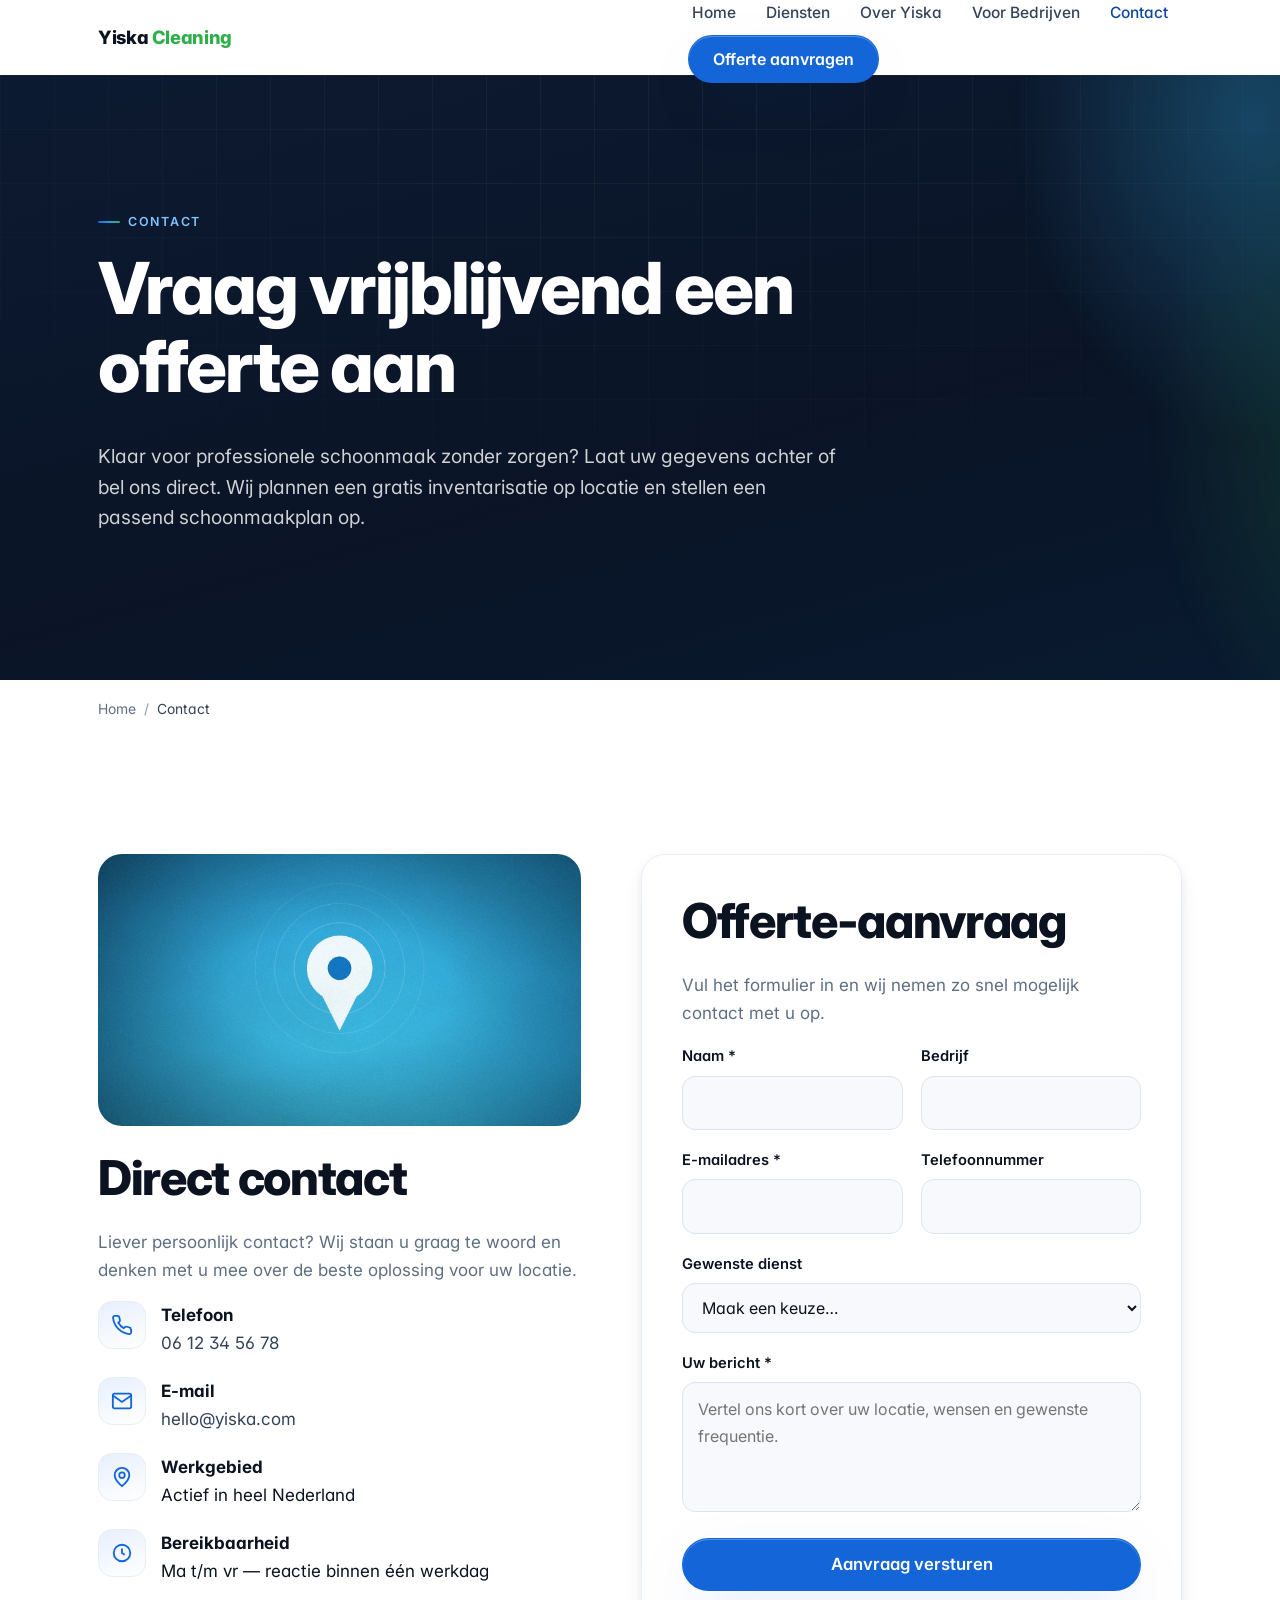
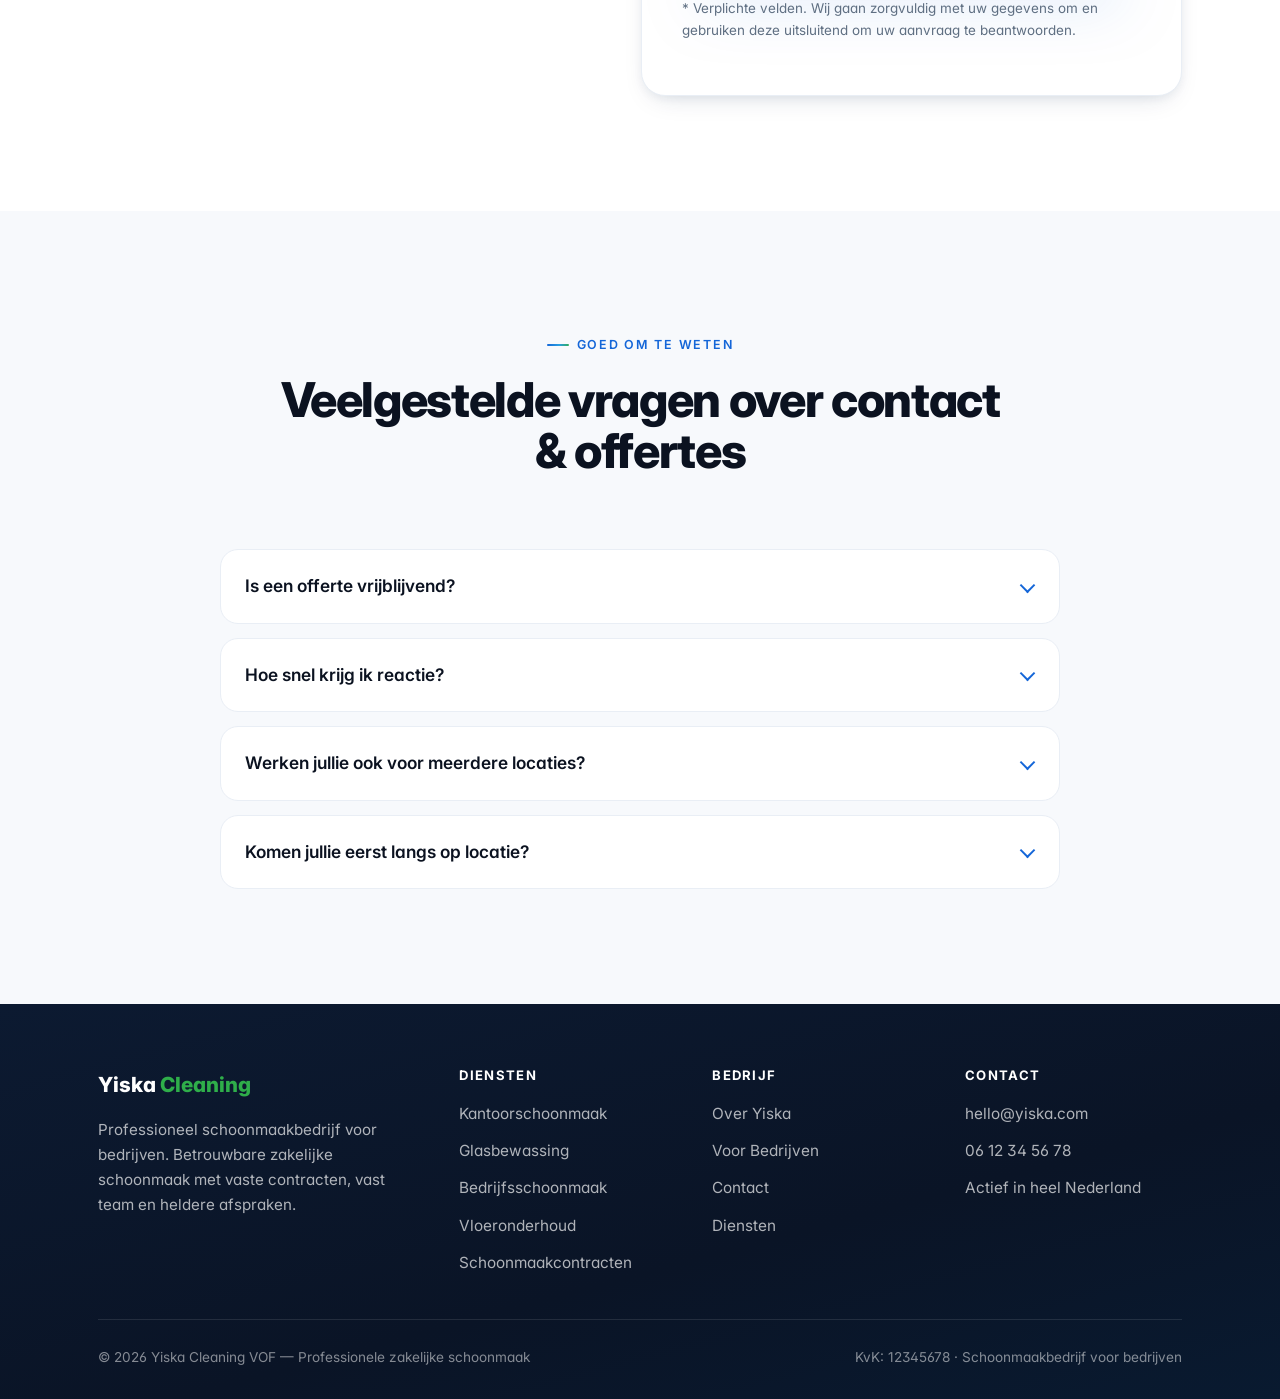
==== commit b19005f4: "Redesign: premium modern SaaS design system (Astro/Linear/Stripe-stijl) - Volledig nieuw design syst" ====
--- a/contact.html
+++ b/contact.html
@@ -3,6 +3,7 @@
 <head>
   <meta charset="utf-8" />
   <meta name="viewport" content="width=device-width, initial-scale=1" />
+  <script>document.documentElement.classList.add("js")</script>
   <title>Contact &amp; offerte aanvragen | Yiska Cleaning VOF</title>
   <meta name="description" content="Neem contact op met Yiska Cleaning VOF voor een vrijblijvende offerte voor zakelijke schoonmaak. Bel, mail of vul het contactformulier in — wij plannen een gratis inventarisatie op locatie." />
   <link rel="canonical" href="https://yiska.com/contact.html" />
@@ -19,6 +20,9 @@
   <link rel="icon" href="assets/images/favicon.svg" type="image/svg+xml" />
   <link rel="icon" href="assets/images/favicon.ico" sizes="any" />
   <link rel="apple-touch-icon" href="assets/images/apple-touch-icon.png" />
+  <link rel="preconnect" href="https://fonts.googleapis.com" />
+  <link rel="preconnect" href="https://fonts.gstatic.com" crossorigin />
+  <link rel="stylesheet" href="https://fonts.googleapis.com/css2?family=Inter:wght@400;500;600;700;800&display=swap" />
   <link rel="stylesheet" href="assets/css/styles.css" />
 
   <script type="application/ld+json">
--- a/assets/css/styles.css
+++ b/assets/css/styles.css
@@ -1,642 +1,457 @@
 /* ==========================================================================
-   Yiska Cleaning VOF — Design System
-   Premium, minimal (Apple) + clear, structured, conversion-focused (Amazon)
-   ========================================================================== */
-
-/* ----- Design tokens ----- */
+   Yiska Cleaning VOF — Design System v2
+   Premium modern SaaS aesthetic (Astro / Linear / Stripe / Apple inspired)
+   Pure CSS, no build step. Class system shared across all pages.
+   ========================================================================== */
+
+/* ----- Tokens ----- */
 :root {
-  /* Brand palette (afgeleid van het logo) */
-  --navy-900: #06223d;
-  --navy-800: #0a2c4d;
-  --navy-700: #0d3a63;
-  --blue-600: #1577c2;
-  --blue-500: #1f8ae0;
-  --blue-400: #45a4ec;
-  --blue-100: #e3f1fc;
-  --green-600: #43ad46;
-  --green-500: #5fc85f;
-  --green-100: #e6f6e8;
-  --lime-400: #93d84e;
-  /* Signatuur-gradient uit het logo (blauw → groen) */
-  --brand-grad: linear-gradient(120deg, var(--blue-500), var(--green-500));
-  --brand-grad-deep: linear-gradient(135deg, var(--blue-600), var(--navy-800));
-
-  /* Neutrals */
-  --ink-900: #0c1722;
-  --ink-700: #2a3a48;
-  --ink-500: #5a6b7b;
-  --ink-300: #93a2b0;
-  --line: #e6ecf2;
-  --line-strong: #d4dde6;
-  --surface: #ffffff;
-  --surface-soft: #f6f8fb;
-  --surface-tint: #eef4f9;
-
-  /* Typography */
-  --font: -apple-system, BlinkMacSystemFont, "SF Pro Display", "Segoe UI",
-    Inter, Roboto, "Helvetica Neue", Arial, sans-serif;
-
-  /* Radii & shadow */
-  --r-sm: 10px;
-  --r-md: 16px;
+  /* Surfaces */
+  --bg: #ffffff;
+  --bg-soft: #f7f9fc;
+  --bg-tint: #eef4fc;
+  --bg-dark: #0a1426;
+  --bg-dark-2: #0d1e3a;
+
+  /* Ink */
+  --ink: #0b1220;
+  --ink-2: #33425a;
+  --muted: #5f6f82;
+  --muted-2: #8a99ab;
+
+  /* Lines */
+  --line: #e9eef5;
+  --line-2: #dde5f0;
+
+  /* Brand */
+  --brand: #1466d8;
+  --brand-600: #1159c0;
+  --brand-700: #0e489c;
+  --brand-400: #3f8aef;
+  --brand-100: #e7f0fd;
+  --cyan: #34b6ec;
+  --green: #2fae4a;
+  --green-100: #e6f7ea;
+
+  /* Signature gradients (zacht, niet schreeuwerig) */
+  --grad-brand: linear-gradient(100deg, #1466d8 0%, #2a9ee0 55%, #2fae4a 105%);
+  --grad-text: linear-gradient(100deg, #1f7ae6, #2bb0d6 55%, #36b24d);
+  --grad-dark: linear-gradient(165deg, #0c1a31 0%, #0a1426 60%, #091a30 100%);
+
+  /* Shadows */
+  --sh-xs: 0 1px 2px rgba(11, 18, 32, .05);
+  --sh-sm: 0 1px 3px rgba(11, 18, 32, .06), 0 1px 2px rgba(11, 18, 32, .04);
+  --sh-md: 0 10px 28px -12px rgba(13, 38, 76, .18), 0 3px 8px rgba(13, 38, 76, .05);
+  --sh-lg: 0 34px 70px -28px rgba(13, 38, 76, .32);
+  --sh-glow: 0 24px 60px -22px rgba(20, 102, 216, .5);
+
+  /* Radii */
+  --r-xs: 9px;
+  --r-sm: 13px;
+  --r-md: 18px;
   --r-lg: 24px;
   --r-xl: 32px;
-  --shadow-sm: 0 1px 2px rgba(12, 23, 34, 0.06), 0 1px 3px rgba(12, 23, 34, 0.05);
-  --shadow-md: 0 10px 30px rgba(12, 23, 34, 0.08);
-  --shadow-lg: 0 24px 60px rgba(8, 34, 61, 0.16);
+  --r-2xl: 42px;
+
+  /* Type */
+  --font: "Inter", -apple-system, BlinkMacSystemFont, "Segoe UI", Roboto,
+    "Helvetica Neue", Arial, sans-serif;
 
   /* Layout */
-  --maxw: 1200px;
-  --gut: clamp(20px, 5vw, 56px);
-  --nav-h: 72px;
+  --maxw: 1180px;
+  --maxw-wide: 1320px;
+  --gut: clamp(20px, 5vw, 48px);
+  --nav-h: 74px;
 }
 
 /* ----- Reset ----- */
-*,
-*::before,
-*::after { box-sizing: border-box; }
-
-html { scroll-behavior: smooth; -webkit-text-size-adjust: 100%; }
-
+*, *::before, *::after { box-sizing: border-box; }
+html { scroll-behavior: smooth; -webkit-text-size-adjust: 100%; scroll-padding-top: 90px; }
 body {
   margin: 0;
   font-family: var(--font);
-  color: var(--ink-900);
-  background: var(--surface);
-  line-height: 1.6;
+  color: var(--ink);
+  background: var(--bg);
   font-size: 17px;
+  line-height: 1.65;
+  font-feature-settings: "cv11", "ss01";
   -webkit-font-smoothing: antialiased;
   text-rendering: optimizeLegibility;
 }
-
 img { max-width: 100%; display: block; }
-
-a { color: var(--blue-600); text-decoration: none; }
-a:hover { color: var(--blue-500); }
+a { color: var(--brand); text-decoration: none; }
 
 h1, h2, h3, h4 {
   margin: 0 0 .5em;
-  line-height: 1.12;
-  letter-spacing: -0.02em;
-  color: var(--navy-900);
+  line-height: 1.08;
+  letter-spacing: -0.028em;
+  color: var(--ink);
   font-weight: 700;
 }
-
-h1 { font-size: clamp(2.3rem, 5.4vw, 4rem); }
-h2 { font-size: clamp(1.8rem, 3.6vw, 2.8rem); }
-h3 { font-size: clamp(1.2rem, 2vw, 1.5rem); }
+h1 { font-size: clamp(2.5rem, 5.6vw, 4.5rem); font-weight: 800; }
+h2 { font-size: clamp(1.95rem, 3.8vw, 3rem); font-weight: 800; }
+h3 { font-size: clamp(1.2rem, 1.9vw, 1.45rem); }
 p { margin: 0 0 1em; }
 
-:focus-visible {
-  outline: 3px solid var(--blue-400);
-  outline-offset: 3px;
-  border-radius: 4px;
-}
+::selection { background: var(--brand-100); color: var(--brand-700); }
+:focus-visible { outline: 3px solid var(--brand-400); outline-offset: 3px; border-radius: 6px; }
 
 /* ----- Layout helpers ----- */
-.container {
-  width: 100%;
-  max-width: var(--maxw);
-  margin-inline: auto;
-  padding-inline: var(--gut);
-}
-
-.section { padding-block: clamp(56px, 9vw, 120px); }
-.section--soft { background: var(--surface-soft); }
-.section--tint { background: var(--surface-tint); }
-.section--navy {
-  background: linear-gradient(160deg, var(--navy-900), var(--navy-700));
-  color: #fff;
-}
-.section--navy h2,
-.section--navy h3 { color: #fff; }
+.container { width: 100%; max-width: var(--maxw); margin-inline: auto; padding-inline: var(--gut); }
+.container--wide { max-width: var(--maxw-wide); }
+
+.section { position: relative; padding-block: clamp(64px, 9vw, 140px); }
+.section--soft { background: var(--bg-soft); }
+.section--tint { background: linear-gradient(180deg, var(--bg-tint), #fff); }
+.section--navy { background: var(--grad-dark); color: #fff; }
+.section--navy h2, .section--navy h3 { color: #fff; }
 
 .eyebrow {
-  display: inline-block;
-  font-size: .82rem;
-  font-weight: 700;
-  letter-spacing: .12em;
-  text-transform: uppercase;
-  color: var(--blue-600);
-  margin-bottom: 14px;
-}
-.section--navy .eyebrow { color: var(--blue-400); }
-
-.section-head { max-width: 720px; margin-bottom: clamp(32px, 5vw, 56px); }
+  display: inline-flex; align-items: center; gap: 8px;
+  font-size: .78rem; font-weight: 600; letter-spacing: .14em; text-transform: uppercase;
+  color: var(--brand); margin-bottom: 18px;
+}
+.eyebrow::before { content: ""; width: 22px; height: 2px; border-radius: 2px; background: var(--grad-brand); }
+.section--navy .eyebrow { color: #7fc4ff; }
+
+.section-head { max-width: 740px; margin-bottom: clamp(40px, 6vw, 72px); }
 .section-head.center { margin-inline: auto; text-align: center; }
-.lead { font-size: clamp(1.05rem, 1.6vw, 1.3rem); color: var(--ink-500); }
-.section--navy .lead { color: rgba(255, 255, 255, .82); }
-
-.text-muted { color: var(--ink-500); }
-
-/* Skip link */
-.skip-link {
-  position: absolute;
-  left: -999px;
-  top: 8px;
-  background: var(--navy-900);
-  color: #fff;
-  padding: 10px 16px;
-  border-radius: 8px;
-  z-index: 1000;
-}
+.section-head.center .eyebrow { justify-content: center; }
+.lead { font-size: clamp(1.08rem, 1.5vw, 1.3rem); color: var(--muted); line-height: 1.6; }
+.section--navy .lead { color: rgba(255, 255, 255, .78); }
+.text-muted { color: var(--muted); }
+.grad-text {
+  background: var(--grad-text); -webkit-background-clip: text; background-clip: text;
+  -webkit-text-fill-color: transparent; color: transparent;
+}
+
+.skip-link { position: absolute; left: -999px; top: 8px; background: var(--ink); color: #fff; padding: 10px 16px; border-radius: 10px; z-index: 1000; }
 .skip-link:focus { left: 12px; color: #fff; }
 
 /* ==========================================================================
    Buttons
    ========================================================================== */
 .btn {
-  display: inline-flex;
-  align-items: center;
-  justify-content: center;
-  gap: 10px;
-  font-family: inherit;
-  font-size: 1rem;
-  font-weight: 600;
-  line-height: 1;
-  padding: 15px 26px;
-  border-radius: 999px;
-  border: 1px solid transparent;
-  cursor: pointer;
-  transition: transform .15s ease, box-shadow .2s ease, background .2s ease,
-    color .2s ease, border-color .2s ease;
-  white-space: nowrap;
-}
-.btn:active { transform: translateY(1px); }
+  --_bg: var(--brand);
+  display: inline-flex; align-items: center; justify-content: center; gap: 9px;
+  font: inherit; font-size: 1rem; font-weight: 600; line-height: 1;
+  padding: 15px 24px; border-radius: 999px; border: 1px solid transparent;
+  cursor: pointer; white-space: nowrap;
+  transition: transform .18s cubic-bezier(.2,.8,.2,1), box-shadow .25s ease, background .2s, color .2s, border-color .2s;
+}
+.btn svg { transition: transform .2s ease; }
+.btn:hover svg.arrow { transform: translateX(3px); }
+.btn:active { transform: translateY(1px) scale(.99); }
 
 .btn--primary {
-  background: var(--blue-600);
-  color: #fff;
-  box-shadow: 0 8px 20px rgba(21, 119, 194, .28);
-}
-.btn--primary:hover { background: var(--blue-500); color: #fff; box-shadow: 0 12px 28px rgba(21, 119, 194, .36); }
-
-.btn--accent {
-  background: var(--green-600);
-  color: #fff;
-  box-shadow: 0 8px 20px rgba(63, 162, 63, .28);
-}
-.btn--accent:hover { background: var(--green-500); color: #fff; }
-
-.btn--ghost {
-  background: transparent;
-  color: var(--navy-900);
-  border-color: var(--line-strong);
-}
-.btn--ghost:hover { border-color: var(--navy-900); color: var(--navy-900); background: var(--surface-soft); }
-
-.btn--light {
-  background: rgba(255, 255, 255, .12);
-  color: #fff;
-  border-color: rgba(255, 255, 255, .3);
-}
-.btn--light:hover { background: rgba(255, 255, 255, .2); color: #fff; }
-
-.btn--lg { padding: 18px 32px; font-size: 1.05rem; }
+  background: var(--brand); color: #fff;
+  box-shadow: var(--sh-glow), inset 0 1px 0 rgba(255, 255, 255, .25);
+}
+.btn--primary:hover { background: var(--brand-600); color: #fff; transform: translateY(-2px); }
+
+.btn--accent { background: var(--green); color: #fff; box-shadow: 0 20px 50px -22px rgba(47, 174, 74, .6); }
+.btn--accent:hover { color: #fff; transform: translateY(-2px); filter: brightness(1.04); }
+
+.btn--ghost { background: #fff; color: var(--ink); border-color: var(--line-2); box-shadow: var(--sh-xs); }
+.btn--ghost:hover { border-color: var(--brand-400); color: var(--brand-700); transform: translateY(-2px); }
+
+.btn--light { background: rgba(255, 255, 255, .1); color: #fff; border-color: rgba(255, 255, 255, .26); backdrop-filter: blur(6px); }
+.btn--light:hover { background: rgba(255, 255, 255, .18); color: #fff; }
+
+.btn--lg { padding: 17px 30px; font-size: 1.05rem; }
 .btn--block { width: 100%; }
-
 .btn-row { display: flex; flex-wrap: wrap; gap: 14px; }
 .btn-row.center { justify-content: center; }
 
-/* ==========================================================================
-   Header / Navigation
-   ========================================================================== */
-.site-header {
-  position: sticky;
-  top: 0;
-  z-index: 100;
-  background: rgba(255, 255, 255, .8);
-  backdrop-filter: saturate(180%) blur(18px);
-  -webkit-backdrop-filter: saturate(180%) blur(18px);
-  border-bottom: 1px solid var(--line);
-}
-.nav {
-  display: flex;
-  align-items: center;
-  gap: 24px;
-  height: var(--nav-h);
-}
-.nav__brand { display: flex; align-items: center; gap: 12px; margin-right: auto; }
-.nav__brand img { height: 48px; width: auto; max-width: 200px; display: block; }
-@media (max-width: 480px) { .nav__brand img { height: 42px; max-width: 160px; } }
-.nav__brand-fallback {
-  font-weight: 800;
-  font-size: 1.15rem;
-  letter-spacing: -.02em;
-  color: var(--navy-900);
-}
-.nav__brand-fallback span { color: var(--green-600); }
-
-.nav__links { display: flex; align-items: center; gap: 4px; list-style: none; margin: 0; padding: 0; }
-.nav__links a {
-  display: inline-block;
-  padding: 9px 14px;
-  border-radius: 999px;
-  font-size: .98rem;
-  font-weight: 500;
-  color: var(--ink-700);
-}
-.nav__links a:hover { background: var(--surface-soft); color: var(--navy-900); }
-.nav__links a[aria-current="page"] { color: var(--navy-900); font-weight: 600; }
-
-.nav__cta { margin-left: 8px; }
-
-.nav__toggle {
-  display: none;
-  flex-direction: column;
-  gap: 5px;
-  background: none;
-  border: 0;
-  cursor: pointer;
-  padding: 10px;
-}
-.nav__toggle span {
-  width: 24px;
-  height: 2px;
-  background: var(--navy-900);
-  border-radius: 2px;
-  transition: transform .25s ease, opacity .2s ease;
-}
+.link-arrow { display: inline-flex; align-items: center; gap: 6px; font-weight: 600; }
+.link-arrow svg { transition: transform .2s ease; }
+.link-arrow:hover svg { transform: translateX(4px); }
+
+/* ==========================================================================
+   Header / nav
+   ========================================================================== */
+.site-header { position: sticky; top: 0; z-index: 100; transition: background .3s, box-shadow .3s, border-color .3s; border-bottom: 1px solid transparent; }
+.site-header.is-scrolled {
+  background: rgba(255, 255, 255, .72);
+  backdrop-filter: saturate(180%) blur(20px);
+  -webkit-backdrop-filter: saturate(180%) blur(20px);
+  border-bottom-color: var(--line);
+}
+.nav { display: flex; align-items: center; gap: 22px; height: var(--nav-h); }
+.nav__brand { display: flex; align-items: center; margin-right: auto; }
+.nav__brand img { height: 46px; width: auto; max-width: 190px; display: block; }
+@media (max-width: 480px) { .nav__brand img { height: 40px; max-width: 150px; } }
+.nav__brand-fallback { font-weight: 800; font-size: 1.15rem; letter-spacing: -.02em; color: var(--ink); }
+.nav__brand-fallback span { color: var(--green); }
+
+.nav__links { display: flex; align-items: center; gap: 2px; list-style: none; margin: 0; padding: 0; }
+.nav__links a { position: relative; display: inline-block; padding: 9px 14px; border-radius: 10px; font-size: .97rem; font-weight: 500; color: var(--ink-2); transition: color .2s, background .2s; }
+.nav__links a:hover { color: var(--ink); background: var(--bg-soft); }
+.nav__links a[aria-current="page"] { color: var(--brand-700); }
+.nav__cta { margin-left: 10px; }
+
+.nav__toggle { display: none; flex-direction: column; gap: 5px; background: none; border: 0; cursor: pointer; padding: 10px; }
+.nav__toggle span { width: 24px; height: 2px; background: var(--ink); border-radius: 2px; transition: transform .25s, opacity .2s; }
 .nav__toggle[aria-expanded="true"] span:nth-child(1) { transform: translateY(7px) rotate(45deg); }
 .nav__toggle[aria-expanded="true"] span:nth-child(2) { opacity: 0; }
 .nav__toggle[aria-expanded="true"] span:nth-child(3) { transform: translateY(-7px) rotate(-45deg); }
 
-@media (max-width: 900px) {
+@media (max-width: 920px) {
+  .site-header { background: rgba(255,255,255,.85); backdrop-filter: saturate(180%) blur(18px); -webkit-backdrop-filter: saturate(180%) blur(18px); border-bottom-color: var(--line); }
   .nav__toggle { display: flex; }
   .nav__menu {
-    position: fixed;
-    inset: var(--nav-h) 0 auto 0;
-    background: #fff;
-    border-bottom: 1px solid var(--line);
-    flex-direction: column;
-    align-items: stretch;
-    gap: 0;
-    padding: 12px var(--gut) 24px;
-    box-shadow: var(--shadow-md);
-    transform: translateY(-12px);
-    opacity: 0;
-    pointer-events: none;
-    transition: opacity .2s ease, transform .2s ease;
+    position: fixed; inset: var(--nav-h) 0 auto 0; background: #fff;
+    border-bottom: 1px solid var(--line); flex-direction: column; align-items: stretch; gap: 0;
+    padding: 14px var(--gut) 26px; box-shadow: var(--sh-md);
+    transform: translateY(-14px); opacity: 0; pointer-events: none; transition: opacity .22s, transform .22s;
   }
   .nav__menu.open { transform: translateY(0); opacity: 1; pointer-events: auto; }
   .nav__links { flex-direction: column; align-items: stretch; }
-  .nav__links a { padding: 14px 8px; border-radius: 10px; border-bottom: 1px solid var(--line); }
-  .nav__cta { margin: 12px 0 0; }
+  .nav__links a { padding: 14px 8px; border-radius: 10px; border-bottom: 1px solid var(--line); font-size: 1.05rem; }
+  .nav__cta { margin: 14px 0 0; }
   .nav__cta .btn { width: 100%; }
 }
 
 /* ==========================================================================
-   Hero
-   ========================================================================== */
-.hero { position: relative; overflow: hidden; background: var(--surface); }
+   Hero (home)
+   ========================================================================== */
+.hero { position: relative; overflow: hidden; isolation: isolate; }
 .hero::before {
-  content: "";
-  position: absolute;
-  top: -28%; right: -12%;
-  width: 60%; height: 130%;
-  background: radial-gradient(closest-side, rgba(31, 138, 224, .12), transparent 70%);
-  pointer-events: none;
-  z-index: 0;
-}
-.hero .container { position: relative; z-index: 1; }
-.hero__grid {
-  display: grid;
-  grid-template-columns: 1.05fr .95fr;
-  gap: clamp(28px, 5vw, 64px);
-  align-items: center;
-  padding-block: clamp(48px, 7vw, 96px);
-}
-.hero__title { margin-bottom: 18px; }
-.hero__sub { font-size: clamp(1.1rem, 1.8vw, 1.35rem); color: var(--ink-500); max-width: 36ch; }
-.hero__cta { margin-top: 30px; }
-.hero__trust {
-  margin-top: 30px;
-  display: flex;
-  flex-wrap: wrap;
-  gap: 10px 22px;
-  list-style: none;
-  padding: 0;
-}
-.hero__trust li {
-  display: flex;
-  align-items: center;
-  gap: 8px;
-  font-size: .95rem;
-  font-weight: 500;
-  color: var(--ink-700);
-}
-.hero__trust svg { flex: none; color: var(--green-600); }
-
+  content: ""; position: absolute; inset: -20% -10% auto -10%; height: 120%; z-index: -2;
+  background:
+    radial-gradient(40% 55% at 78% 18%, rgba(52, 182, 236, .22), transparent 70%),
+    radial-gradient(42% 60% at 18% 12%, rgba(20, 102, 216, .18), transparent 72%),
+    radial-gradient(40% 55% at 60% 80%, rgba(47, 174, 74, .14), transparent 70%);
+  filter: blur(8px);
+}
+.hero::after {
+  content: ""; position: absolute; inset: 0; z-index: -1;
+  background-image: linear-gradient(var(--line) 1px, transparent 1px), linear-gradient(90deg, var(--line) 1px, transparent 1px);
+  background-size: 56px 56px;
+  -webkit-mask-image: radial-gradient(120% 80% at 50% 0%, #000 35%, transparent 75%);
+  mask-image: radial-gradient(120% 80% at 50% 0%, #000 35%, transparent 75%);
+  opacity: .5;
+}
+.hero__grid { display: grid; grid-template-columns: 1.05fr .95fr; gap: clamp(32px, 5vw, 72px); align-items: center; padding-block: clamp(56px, 8vw, 120px); }
+.hero__title { margin-bottom: 22px; }
+.hero__sub { font-size: clamp(1.12rem, 1.7vw, 1.4rem); color: var(--muted); max-width: 40ch; line-height: 1.55; }
+.hero__cta { margin-top: 34px; }
+.hero__trust { margin-top: 34px; display: flex; flex-wrap: wrap; gap: 10px 24px; list-style: none; padding: 0; }
+.hero__trust li { display: flex; align-items: center; gap: 9px; font-size: .94rem; font-weight: 500; color: var(--ink-2); }
+.hero__trust svg { flex: none; color: var(--green); }
+
+.badge {
+  display: inline-flex; align-items: center; gap: 9px;
+  padding: 7px 14px 7px 8px; border-radius: 999px;
+  background: #fff; border: 1px solid var(--line-2); box-shadow: var(--sh-sm);
+  font-size: .85rem; font-weight: 500; color: var(--ink-2); margin-bottom: 26px;
+}
+.badge b { color: var(--ink); font-weight: 600; }
+.badge .badge__dot { display: inline-flex; align-items: center; gap: 6px; padding: 3px 10px; border-radius: 999px; background: var(--green-100); color: #1f7a32; font-weight: 600; font-size: .78rem; }
+.badge .badge__dot::before { content: ""; width: 7px; height: 7px; border-radius: 50%; background: var(--green); box-shadow: 0 0 0 3px rgba(47,174,74,.2); }
+
+/* Framed hero media */
 .hero__media { position: relative; }
-.hero__media img {
-  width: 100%;
-  height: 100%;
-  max-height: 560px;
-  object-fit: cover;
-  border-radius: var(--r-lg);
-  box-shadow: var(--shadow-lg);
-}
-.hero__badge {
-  position: absolute;
-  bottom: 22px;
-  left: 22px;
-  background: rgba(255, 255, 255, .92);
-  backdrop-filter: blur(10px);
-  border-radius: var(--r-md);
-  padding: 14px 18px;
-  box-shadow: var(--shadow-md);
-  display: flex;
-  align-items: center;
-  gap: 12px;
-  max-width: 78%;
-}
-.hero__badge strong { display: block; color: var(--navy-900); font-size: 1rem; }
-.hero__badge span { font-size: .85rem; color: var(--ink-500); }
-.hero__badge .dot {
-  width: 40px; height: 40px; flex: none;
-  border-radius: 12px;
-  background: var(--green-100);
-  display: grid; place-items: center;
-  color: var(--green-600);
-}
-
+.hero__frame {
+  position: relative; border-radius: var(--r-xl); padding: 10px;
+  background: linear-gradient(160deg, rgba(255,255,255,.8), rgba(255,255,255,.35));
+  border: 1px solid rgba(255, 255, 255, .7);
+  box-shadow: var(--sh-lg); backdrop-filter: blur(8px);
+}
+.hero__frame img { width: 100%; height: 100%; max-height: 540px; object-fit: cover; border-radius: calc(var(--r-xl) - 10px); }
+.hero__frame .ph { border-radius: calc(var(--r-xl) - 10px); }
+.float-chip {
+  position: absolute; display: flex; align-items: center; gap: 11px;
+  background: rgba(255, 255, 255, .92); backdrop-filter: blur(10px);
+  border: 1px solid var(--line); border-radius: 16px; padding: 12px 16px; box-shadow: var(--sh-md);
+}
+.float-chip .ic { width: 38px; height: 38px; flex: none; border-radius: 11px; display: grid; place-items: center; background: var(--grad-brand); color: #fff; }
+.float-chip strong { display: block; font-size: .95rem; color: var(--ink); }
+.float-chip span { font-size: .8rem; color: var(--muted); }
+.float-chip--tl { top: 22px; left: -22px; }
+.float-chip--br { bottom: 24px; right: -20px; }
 @media (max-width: 860px) {
   .hero__grid { grid-template-columns: 1fr; }
   .hero__media { order: -1; }
-  .hero__media img { max-height: 360px; }
-}
-
-/* Page hero (interior pages) */
-.page-hero {
-  position: relative;
-  overflow: hidden;
-  background: linear-gradient(160deg, var(--navy-900), var(--navy-700));
-  color: #fff;
-  padding-block: clamp(56px, 8vw, 104px);
-}
+  .hero__frame img { max-height: 380px; }
+  .float-chip--tl { left: 10px; }
+  .float-chip--br { right: 10px; }
+}
+@media (max-width: 480px) { .float-chip { display: none; } }
+
+/* ==========================================================================
+   Page hero (interior pages)
+   ========================================================================== */
+.page-hero { position: relative; overflow: hidden; background: var(--grad-dark); color: #fff; padding-block: clamp(72px, 10vw, 132px); isolation: isolate; }
 .page-hero::before {
-  content: "";
-  position: absolute;
-  top: -40%; right: -10%;
-  width: 50%; height: 160%;
-  background: radial-gradient(closest-side, rgba(95, 200, 95, .14), transparent 70%);
-  pointer-events: none;
+  content: ""; position: absolute; inset: -30% -10% auto auto; width: 60%; height: 150%; z-index: -1;
+  background: radial-gradient(45% 50% at 80% 25%, rgba(52,182,236,.3), transparent 70%),
+    radial-gradient(40% 50% at 95% 60%, rgba(47,174,74,.2), transparent 72%);
+  filter: blur(6px);
 }
 .page-hero::after {
-  content: "";
-  position: absolute;
-  left: 0; right: 0; bottom: 0; height: 4px;
-  background: var(--brand-grad);
-}
-.page-hero .container { position: relative; z-index: 1; }
+  content: ""; position: absolute; inset: 0; z-index: -1;
+  background-image: linear-gradient(rgba(255,255,255,.05) 1px, transparent 1px), linear-gradient(90deg, rgba(255,255,255,.05) 1px, transparent 1px);
+  background-size: 54px 54px;
+  -webkit-mask-image: radial-gradient(100% 100% at 50% 0, #000, transparent 80%);
+  mask-image: radial-gradient(100% 100% at 50% 0, #000, transparent 80%);
+}
 .page-hero h1 { color: #fff; max-width: 18ch; }
-.page-hero .lead { color: rgba(255, 255, 255, .82); max-width: 60ch; }
-.page-hero .eyebrow { color: var(--blue-400); }
+.page-hero .lead { color: rgba(255, 255, 255, .8); max-width: 62ch; }
+.page-hero .eyebrow { color: #7fc4ff; }
+.page-hero .badge { background: rgba(255,255,255,.08); border-color: rgba(255,255,255,.16); color: rgba(255,255,255,.85); }
+.page-hero .badge b { color: #fff; }
 
 /* Breadcrumb */
-.crumbs { font-size: .88rem; color: var(--ink-500); padding-block: 16px; }
+.crumbs { font-size: .87rem; color: var(--muted); padding-block: 18px; }
 .crumbs ol { list-style: none; display: flex; flex-wrap: wrap; gap: 8px; margin: 0; padding: 0; }
-.crumbs li::after { content: "›"; margin-left: 8px; color: var(--ink-300); }
+.crumbs li::after { content: "/"; margin-left: 8px; color: var(--muted-2); }
 .crumbs li:last-child::after { content: ""; }
-.crumbs a { color: var(--ink-500); }
-.crumbs [aria-current="page"] { color: var(--ink-700); }
-
-/* ==========================================================================
-   Trust bar
-   ========================================================================== */
-.trustbar { border-block: 1px solid var(--line); background: #fff; }
-.trustbar__grid {
-  display: grid;
-  grid-template-columns: repeat(4, 1fr);
-  gap: 20px;
-  padding-block: 30px;
-  text-align: center;
-}
-.trustbar__num { font-size: clamp(1.6rem, 3vw, 2.4rem); font-weight: 800; color: var(--navy-900); letter-spacing: -.03em; }
-.trustbar__label { font-size: .9rem; color: var(--ink-500); }
-@media (max-width: 680px) { .trustbar__grid { grid-template-columns: repeat(2, 1fr); gap: 28px 16px; } }
-
-/* ==========================================================================
-   Feature / card grids
-   ========================================================================== */
-.grid { display: grid; gap: 24px; }
+.crumbs a { color: var(--muted); }
+.crumbs [aria-current="page"] { color: var(--ink-2); }
+
+/* ==========================================================================
+   Stats strip
+   ========================================================================== */
+.trustbar { border-top: 1px solid var(--line); border-bottom: 1px solid var(--line); background: #fff; }
+.trustbar__grid { display: grid; grid-template-columns: repeat(4, 1fr); gap: 24px; padding-block: 40px; }
+.trustbar__grid > div { text-align: center; position: relative; }
+.trustbar__grid > div:not(:last-child)::after { content: ""; position: absolute; right: -12px; top: 50%; transform: translateY(-50%); height: 42px; width: 1px; background: var(--line); }
+.trustbar__num { font-size: clamp(1.9rem, 3.4vw, 2.7rem); font-weight: 800; letter-spacing: -.04em; background: var(--grad-text); -webkit-background-clip: text; background-clip: text; -webkit-text-fill-color: transparent; }
+.trustbar__label { font-size: .92rem; color: var(--muted); margin-top: 4px; }
+@media (max-width: 680px) { .trustbar__grid { grid-template-columns: repeat(2, 1fr); gap: 32px 16px; } .trustbar__grid > div::after { display: none; } }
+
+/* ==========================================================================
+   Card / bento grids
+   ========================================================================== */
+.grid { display: grid; gap: 22px; }
 .grid--2 { grid-template-columns: repeat(2, 1fr); }
 .grid--3 { grid-template-columns: repeat(3, 1fr); }
 .grid--4 { grid-template-columns: repeat(4, 1fr); }
 @media (max-width: 980px) { .grid--4 { grid-template-columns: repeat(2, 1fr); } .grid--3 { grid-template-columns: repeat(2, 1fr); } }
-@media (max-width: 640px) { .grid--2, .grid--3, .grid--4 { grid-template-columns: 1fr; } }
+@media (max-width: 620px) { .grid--2, .grid--3, .grid--4 { grid-template-columns: 1fr; } }
 
 .card {
-  background: #fff;
-  border: 1px solid var(--line);
-  border-radius: var(--r-lg);
-  padding: 30px;
-  box-shadow: var(--shadow-sm);
-  transition: transform .2s ease, box-shadow .2s ease, border-color .2s ease;
-}
-.card:hover { transform: translateY(-4px); box-shadow: var(--shadow-md); border-color: var(--line-strong); }
+  position: relative; background: #fff; border: 1px solid var(--line);
+  border-radius: var(--r-lg); padding: 30px; box-shadow: var(--sh-sm);
+  transition: transform .25s cubic-bezier(.2,.8,.2,1), box-shadow .25s, border-color .25s;
+  overflow: hidden;
+}
+.card::before {
+  content: ""; position: absolute; inset: 0; border-radius: inherit; padding: 1px;
+  background: linear-gradient(140deg, rgba(20,102,216,.5), rgba(47,174,74,.4));
+  -webkit-mask: linear-gradient(#000 0 0) content-box, linear-gradient(#000 0 0);
+  -webkit-mask-composite: xor; mask-composite: exclude;
+  opacity: 0; transition: opacity .25s;
+}
+.card:hover { transform: translateY(-5px); box-shadow: var(--sh-md); }
+.card:hover::before { opacity: 1; }
 .card h3 { margin-bottom: .35em; }
 .card p:last-child { margin-bottom: 0; }
-
 .card__icon {
-  width: 52px; height: 52px;
-  border-radius: 14px;
-  display: grid; place-items: center;
-  background: var(--blue-100);
-  color: var(--blue-600);
-  margin-bottom: 18px;
-}
-.card__icon--green { background: var(--green-100); color: var(--green-600); }
-
-/* Why-list with checkmarks */
+  width: 54px; height: 54px; border-radius: 15px; display: grid; place-items: center;
+  background: linear-gradient(160deg, var(--brand-100), #fff); color: var(--brand);
+  border: 1px solid var(--line); margin-bottom: 20px;
+}
+.card__icon--green { background: linear-gradient(160deg, var(--green-100), #fff); color: var(--green); }
+.card .link-arrow { margin-top: 14px; }
+
+/* Why-list */
 .why-list { list-style: none; margin: 0; padding: 0; display: grid; gap: 18px; }
 .why-list li { display: flex; gap: 14px; align-items: flex-start; }
-.why-list .tick {
-  flex: none; width: 28px; height: 28px; border-radius: 50%;
-  background: var(--green-100); color: var(--green-600);
-  display: grid; place-items: center; margin-top: 2px;
-}
-.why-list strong { display: block; color: var(--navy-900); }
-.why-list span { color: var(--ink-500); }
-
-/* Split section */
-.split {
-  display: grid;
-  grid-template-columns: 1fr 1fr;
-  gap: clamp(28px, 5vw, 64px);
-  align-items: center;
-}
+.why-list .tick { flex: none; width: 28px; height: 28px; border-radius: 9px; background: var(--green-100); color: var(--green); display: grid; place-items: center; margin-top: 2px; font-size: .9rem; }
+.why-list strong { display: block; color: var(--ink); }
+.why-list span { color: var(--muted); }
+
+/* Split */
+.split { display: grid; grid-template-columns: 1fr 1fr; gap: clamp(32px, 5vw, 72px); align-items: center; }
 .split--reverse .split__media { order: 2; }
-.split__media img { width: 100%; border-radius: var(--r-lg); box-shadow: var(--shadow-md); object-fit: cover; aspect-ratio: 4 / 3; }
-@media (max-width: 860px) {
-  .split { grid-template-columns: 1fr; }
-  .split--reverse .split__media { order: -1; }
-}
+.split__media { position: relative; }
+.split__media img { width: 100%; border-radius: var(--r-lg); box-shadow: var(--sh-md); object-fit: cover; aspect-ratio: 4 / 3; }
+.split__media .ph { aspect-ratio: 4/3; }
+@media (max-width: 860px) { .split { grid-template-columns: 1fr; } .split--reverse .split__media { order: -1; } }
 
 /* Service detail block */
-.service-block {
-  display: grid;
-  grid-template-columns: 1fr 1fr;
-  gap: clamp(24px, 5vw, 56px);
-  align-items: center;
-  padding-block: clamp(36px, 6vw, 72px);
-  border-bottom: 1px solid var(--line);
-}
-.service-block:last-child { border-bottom: 0; }
+.service-block { display: grid; grid-template-columns: 1fr 1fr; gap: clamp(28px, 5vw, 64px); align-items: center; padding-block: clamp(40px, 6vw, 80px); }
+.service-block + .service-block { border-top: 1px solid var(--line); }
 .service-block:nth-child(even) .service-block__media { order: 2; }
-.service-block__media img { width: 100%; border-radius: var(--r-lg); box-shadow: var(--shadow-md); aspect-ratio: 3 / 2; object-fit: cover; }
-.service-block ul { margin: 0; padding-left: 0; list-style: none; display: grid; gap: 10px; }
-.service-block ul li { display: flex; gap: 10px; align-items: flex-start; color: var(--ink-700); }
-.service-block ul .tick { flex: none; color: var(--green-600); margin-top: 4px; }
-@media (max-width: 860px) {
-  .service-block { grid-template-columns: 1fr; }
-  .service-block:nth-child(even) .service-block__media { order: -1; }
-}
-
-/* ==========================================================================
-   Process / steps
-   ========================================================================== */
-.steps { counter-reset: step; display: grid; gap: 22px; }
+.service-block__media { position: relative; }
+.service-block__media img { width: 100%; border-radius: var(--r-lg); box-shadow: var(--sh-md); aspect-ratio: 3 / 2; object-fit: cover; }
+.service-block__media .ph { aspect-ratio: 3/2; }
+.service-block ul { margin: 22px 0 0; padding: 0; list-style: none; display: grid; gap: 11px; }
+.service-block ul li { display: flex; gap: 11px; align-items: flex-start; color: var(--ink-2); }
+.service-block ul .tick { flex: none; color: var(--green); margin-top: 4px; }
+@media (max-width: 860px) { .service-block { grid-template-columns: 1fr; } .service-block:nth-child(even) .service-block__media { order: -1; } }
+
+/* ==========================================================================
+   Steps
+   ========================================================================== */
+.steps { display: grid; gap: 22px; }
 .steps--row { grid-template-columns: repeat(4, 1fr); }
 @media (max-width: 900px) { .steps--row { grid-template-columns: repeat(2, 1fr); } }
-@media (max-width: 560px) { .steps--row { grid-template-columns: 1fr; } }
-.step {
-  position: relative;
-  background: #fff;
-  border: 1px solid var(--line);
-  border-radius: var(--r-md);
-  padding: 28px 24px 24px;
-}
-.section--navy .step { background: rgba(255,255,255,.06); border-color: rgba(255,255,255,.14); }
-.step__num {
-  counter-increment: step;
-  width: 40px; height: 40px;
-  border-radius: 12px;
-  background: var(--navy-900); color: #fff;
-  display: grid; place-items: center;
-  font-weight: 700; margin-bottom: 16px;
-}
-.section--navy .step__num { background: var(--blue-500); }
-.step h3 { font-size: 1.15rem; }
-.step p { margin: 0; color: var(--ink-500); font-size: .98rem; }
-.section--navy .step p { color: rgba(255,255,255,.78); }
-
-/* ==========================================================================
-   Clients / audience
+@media (max-width: 540px) { .steps--row { grid-template-columns: 1fr; } }
+.step { position: relative; background: #fff; border: 1px solid var(--line); border-radius: var(--r-md); padding: 28px 24px; box-shadow: var(--sh-sm); }
+.section--navy .step { background: rgba(255, 255, 255, .05); border-color: rgba(255, 255, 255, .12); backdrop-filter: blur(4px); }
+.step__num { width: 42px; height: 42px; border-radius: 13px; background: var(--grad-brand); color: #fff; display: grid; place-items: center; font-weight: 700; margin-bottom: 16px; box-shadow: var(--sh-sm); }
+.step h3 { font-size: 1.14rem; }
+.step p { margin: 0; color: var(--muted); font-size: .98rem; }
+.section--navy .step p { color: rgba(255, 255, 255, .76); }
+
+/* ==========================================================================
+   Pills / audience
    ========================================================================== */
 .pills { display: flex; flex-wrap: wrap; gap: 12px; }
-.pill {
-  display: inline-flex; align-items: center; gap: 9px;
-  background: #fff; border: 1px solid var(--line);
-  border-radius: 999px; padding: 11px 18px;
-  font-weight: 500; color: var(--ink-700);
-  box-shadow: var(--shadow-sm);
-}
-.pill svg { color: var(--blue-600); }
-
-/* ==========================================================================
-   FAQ (details/summary)
-   ========================================================================== */
-.faq { display: grid; gap: 14px; max-width: 820px; }
-.faq details {
-  background: #fff;
-  border: 1px solid var(--line);
-  border-radius: var(--r-md);
-  padding: 4px 22px;
-  transition: box-shadow .2s ease, border-color .2s ease;
-}
-.faq details[open] { box-shadow: var(--shadow-sm); border-color: var(--line-strong); }
-.faq summary {
-  list-style: none;
-  cursor: pointer;
-  font-weight: 600;
-  color: var(--navy-900);
-  padding: 18px 36px 18px 0;
-  position: relative;
-  font-size: 1.08rem;
-}
+.pill { display: inline-flex; align-items: center; gap: 9px; background: #fff; border: 1px solid var(--line); border-radius: 999px; padding: 11px 18px; font-weight: 500; color: var(--ink-2); box-shadow: var(--sh-xs); transition: transform .2s, box-shadow .2s, border-color .2s; }
+.pill:hover { transform: translateY(-2px); box-shadow: var(--sh-sm); border-color: var(--brand-400); }
+.pill svg { color: var(--brand); }
+
+/* ==========================================================================
+   FAQ
+   ========================================================================== */
+.faq { display: grid; gap: 14px; max-width: 840px; }
+.faq.center { margin-inline: auto; }
+.faq details { background: #fff; border: 1px solid var(--line); border-radius: var(--r-md); padding: 2px 24px; transition: box-shadow .2s, border-color .2s; }
+.faq details[open] { box-shadow: var(--sh-sm); border-color: var(--line-2); }
+.faq summary { list-style: none; cursor: pointer; font-weight: 600; color: var(--ink); padding: 20px 36px 20px 0; position: relative; font-size: 1.08rem; }
 .faq summary::-webkit-details-marker { display: none; }
-.faq summary::after {
-  content: "+";
-  position: absolute; right: 0; top: 50%;
-  transform: translateY(-50%);
-  font-size: 1.5rem; font-weight: 400; color: var(--blue-600);
-  transition: transform .2s ease;
-}
-.faq details[open] summary::after { content: "–"; }
-.faq details > p { margin: 0 0 18px; color: var(--ink-500); }
+.faq summary::after { content: ""; position: absolute; right: 2px; top: 50%; width: 11px; height: 11px; border-right: 2px solid var(--brand); border-bottom: 2px solid var(--brand); transform: translateY(-65%) rotate(45deg); transition: transform .25s; }
+.faq details[open] summary::after { transform: translateY(-35%) rotate(225deg); }
+.faq details > p { margin: 0 0 20px; color: var(--muted); }
 
 /* ==========================================================================
    CTA band
    ========================================================================== */
-.cta-band {
-  background: linear-gradient(135deg, var(--blue-600), var(--navy-800));
-  color: #fff;
-  border-radius: var(--r-xl);
-  padding: clamp(36px, 6vw, 64px);
-  text-align: center;
-  box-shadow: var(--shadow-lg);
-}
+.cta-band { position: relative; overflow: hidden; background: var(--grad-dark); color: #fff; border-radius: var(--r-2xl); padding: clamp(40px, 6vw, 76px); text-align: center; box-shadow: var(--sh-lg); isolation: isolate; }
+.cta-band::before { content: ""; position: absolute; inset: -40% -10% auto -10%; height: 140%; z-index: -1; background: radial-gradient(40% 60% at 30% 10%, rgba(52,182,236,.32), transparent 70%), radial-gradient(40% 60% at 80% 20%, rgba(47,174,74,.24), transparent 72%); filter: blur(6px); }
 .cta-band h2 { color: #fff; }
-.cta-band p { color: rgba(255,255,255,.85); max-width: 56ch; margin-inline: auto; }
-.cta-band .btn-row { justify-content: center; margin-top: 26px; }
+.cta-band p { color: rgba(255, 255, 255, .82); max-width: 56ch; margin-inline: auto; }
+.cta-band .btn-row { justify-content: center; margin-top: 30px; }
 
 /* ==========================================================================
    Contact
    ========================================================================== */
-.contact-grid {
-  display: grid;
-  grid-template-columns: 1fr 1.15fr;
-  gap: clamp(28px, 5vw, 56px);
-  align-items: start;
-}
+.contact-grid { display: grid; grid-template-columns: 1fr 1.12fr; gap: clamp(32px, 5vw, 60px); align-items: start; }
 @media (max-width: 860px) { .contact-grid { grid-template-columns: 1fr; } }
-
-.contact-list { list-style: none; margin: 0; padding: 0; display: grid; gap: 22px; }
-.contact-list li { display: flex; gap: 14px; align-items: flex-start; }
-.contact-list .ic {
-  flex: none; width: 46px; height: 46px; border-radius: 12px;
-  background: var(--blue-100); color: var(--blue-600);
-  display: grid; place-items: center;
-}
-.contact-list strong { display: block; color: var(--navy-900); }
-.contact-list a { color: var(--ink-700); }
-.contact-list a:hover { color: var(--blue-600); }
-
-.form-card {
-  background: #fff;
-  border: 1px solid var(--line);
-  border-radius: var(--r-lg);
-  padding: clamp(24px, 4vw, 40px);
-  box-shadow: var(--shadow-md);
-}
+.contact-list { list-style: none; margin: 0; padding: 0; display: grid; gap: 20px; }
+.contact-list li { display: flex; gap: 15px; align-items: flex-start; }
+.contact-list .ic { flex: none; width: 48px; height: 48px; border-radius: 14px; background: linear-gradient(160deg, var(--brand-100), #fff); color: var(--brand); border: 1px solid var(--line); display: grid; place-items: center; }
+.contact-list strong { display: block; color: var(--ink); }
+.contact-list a { color: var(--ink-2); }
+.contact-list a:hover { color: var(--brand); }
+
+.form-card { background: #fff; border: 1px solid var(--line); border-radius: var(--r-lg); padding: clamp(24px, 4vw, 40px); box-shadow: var(--sh-md); }
 .field { margin-bottom: 18px; }
-.field label { display: block; font-weight: 600; font-size: .95rem; margin-bottom: 7px; color: var(--navy-900); }
-.field input,
-.field select,
-.field textarea {
-  width: 100%;
-  font-family: inherit;
-  font-size: 1rem;
-  color: var(--ink-900);
-  padding: 13px 15px;
-  border: 1px solid var(--line-strong);
-  border-radius: var(--r-sm);
-  background: var(--surface-soft);
-  transition: border-color .15s ease, box-shadow .15s ease, background .15s ease;
-}
-.field input:focus,
-.field select:focus,
-.field textarea:focus {
-  outline: none;
-  border-color: var(--blue-500);
-  background: #fff;
-  box-shadow: 0 0 0 4px rgba(31, 138, 224, .12);
-}
+.field label { display: block; font-weight: 600; font-size: .92rem; margin-bottom: 7px; color: var(--ink); }
+.field input, .field select, .field textarea {
+  width: 100%; font: inherit; font-size: 1rem; color: var(--ink); padding: 13px 15px;
+  border: 1px solid var(--line-2); border-radius: var(--r-sm); background: var(--bg-soft);
+  transition: border-color .15s, box-shadow .15s, background .15s;
+}
+.field input:focus, .field select:focus, .field textarea:focus { outline: none; border-color: var(--brand-400); background: #fff; box-shadow: 0 0 0 4px rgba(20, 102, 216, .12); }
 .field textarea { min-height: 130px; resize: vertical; }
 .field-row { display: grid; grid-template-columns: 1fr 1fr; gap: 18px; }
 @media (max-width: 540px) { .field-row { grid-template-columns: 1fr; } }
-.form-note { font-size: .85rem; color: var(--ink-500); margin-top: 4px; }
+.form-note { font-size: .84rem; color: var(--muted); margin-top: 6px; }
 .form-status { display: none; padding: 14px 16px; border-radius: var(--r-sm); margin-bottom: 18px; font-weight: 500; }
 .form-status.show { display: block; }
 .form-status.ok { background: var(--green-100); color: #1f6b29; }
@@ -644,86 +459,48 @@
 /* ==========================================================================
    Footer
    ========================================================================== */
-.site-footer { background: var(--navy-900); color: rgba(255,255,255,.72); padding-block: 56px 28px; }
-.site-footer a { color: rgba(255,255,255,.72); }
+.site-footer { background: var(--grad-dark); color: rgba(255, 255, 255, .68); padding-block: 64px 30px; }
+.site-footer a { color: rgba(255, 255, 255, .68); transition: color .2s; }
 .site-footer a:hover { color: #fff; }
-.footer__grid {
-  display: grid;
-  grid-template-columns: 1.4fr 1fr 1fr 1fr;
-  gap: 32px;
-  padding-bottom: 40px;
-  border-bottom: 1px solid rgba(255,255,255,.12);
-}
-@media (max-width: 820px) { .footer__grid { grid-template-columns: 1fr 1fr; } }
+.footer__grid { display: grid; grid-template-columns: 1.5fr 1fr 1fr 1fr; gap: 36px; padding-bottom: 44px; border-bottom: 1px solid rgba(255, 255, 255, .1); }
+@media (max-width: 820px) { .footer__grid { grid-template-columns: 1fr 1fr; gap: 32px; } }
 @media (max-width: 480px) { .footer__grid { grid-template-columns: 1fr; } }
-.footer__brand img { height: 64px; width: auto; max-width: 220px; margin-bottom: 16px; display: block; }
+.footer__brand img { height: 56px; width: auto; max-width: 200px; margin-bottom: 18px; }
 .footer__brand-fallback { font-weight: 800; font-size: 1.3rem; color: #fff; margin-bottom: 14px; }
-.footer__brand-fallback span { color: var(--green-500); }
+.footer__brand-fallback span { color: var(--green); }
 .footer__brand p { max-width: 34ch; font-size: .95rem; }
-.footer h4 { color: #fff; font-size: .95rem; letter-spacing: .04em; text-transform: uppercase; margin-bottom: 16px; }
-.footer ul { list-style: none; margin: 0; padding: 0; display: grid; gap: 11px; font-size: .95rem; }
-.footer__bottom {
-  display: flex; flex-wrap: wrap; gap: 12px;
-  justify-content: space-between;
-  padding-top: 24px;
-  font-size: .85rem;
-  color: rgba(255,255,255,.55);
-}
-
-/* ==========================================================================
-   Branded image placeholders (shown until real photos are added)
+.footer h4 { color: #fff; font-size: .82rem; letter-spacing: .1em; text-transform: uppercase; margin-bottom: 18px; }
+.footer ul { list-style: none; margin: 0; padding: 0; display: grid; gap: 12px; font-size: .96rem; }
+.footer__bottom { display: flex; flex-wrap: wrap; gap: 12px; justify-content: space-between; padding-top: 26px; font-size: .85rem; color: rgba(255, 255, 255, .5); }
+
+/* ==========================================================================
+   Branded image placeholders (premium look until real photos load)
    ========================================================================== */
 .media { position: relative; }
 .ph {
-  display: none; /* revealed by JS if the real image fails to load */
-  position: relative;
-  width: 100%;
-  height: 100%;
-  min-height: 240px;
-  border-radius: var(--r-lg);
-  background:
-    radial-gradient(120% 90% at 15% 10%, rgba(255,255,255,.18), transparent 55%),
-    linear-gradient(150deg, var(--navy-800), var(--blue-600) 70%, var(--green-600));
-  box-shadow: var(--shadow-md);
-  overflow: hidden;
-  color: #fff;
-}
-.ph::before {
-  /* subtle sparkle texture */
-  content: "";
-  position: absolute; inset: 0;
-  background-image:
-    radial-gradient(circle, rgba(255,255,255,.7) 1px, transparent 1.6px),
-    radial-gradient(circle, rgba(255,255,255,.5) 1px, transparent 1.6px);
-  background-size: 120px 120px, 70px 70px;
-  background-position: 0 0, 40px 30px;
-  opacity: .35;
-}
-.ph__inner {
-  position: absolute; inset: 0;
-  display: flex; flex-direction: column;
-  align-items: center; justify-content: center;
-  text-align: center; gap: 12px; padding: 24px;
-}
-.ph__drop {
-  width: 56px; height: 56px;
-  filter: drop-shadow(0 6px 14px rgba(0,0,0,.25));
-}
+  display: none; position: relative; width: 100%; height: 100%; min-height: 240px;
+  border-radius: var(--r-lg); overflow: hidden; color: #fff;
+  background: radial-gradient(120% 90% at 15% 10%, rgba(255,255,255,.16), transparent 55%), var(--grad-dark);
+  box-shadow: var(--sh-md);
+}
+.ph::before { content: ""; position: absolute; inset: 0; background-image: radial-gradient(circle, rgba(255,255,255,.6) 1px, transparent 1.6px), radial-gradient(circle, rgba(255,255,255,.4) 1px, transparent 1.6px); background-size: 120px 120px, 70px 70px; background-position: 0 0, 40px 30px; opacity: .3; }
+.ph__inner { position: absolute; inset: 0; display: flex; flex-direction: column; align-items: center; justify-content: center; text-align: center; gap: 12px; padding: 24px; }
+.ph__drop { width: 54px; height: 54px; filter: drop-shadow(0 6px 14px rgba(0,0,0,.25)); }
 .ph__label { font-weight: 600; font-size: .98rem; }
-.ph__hint { font-size: .8rem; opacity: .8; max-width: 26ch; }
-.hero__media .ph { min-height: 360px; aspect-ratio: 4/3; }
+.hero__frame .ph { min-height: 360px; aspect-ratio: 4/3; }
 .service-block__media .ph { aspect-ratio: 3/2; }
-.split__media .ph { aspect-ratio: 4/3; }
-
-/* ==========================================================================
-   Utility / motion
-   ========================================================================== */
-.reveal { opacity: 0; transform: translateY(18px); transition: opacity .6s ease, transform .6s ease; }
-.reveal.in { opacity: 1; transform: none; }
-@media (prefers-reduced-motion: reduce) {
-  * { animation: none !important; transition: none !important; scroll-behavior: auto !important; }
-  .reveal { opacity: 1; transform: none; }
-}
+
+/* ==========================================================================
+   Motion
+   ========================================================================== */
+/* Content is visible by default; only hidden/animated when JS is active (.js on <html>) */
+.reveal { transition: opacity .7s cubic-bezier(.2,.8,.2,1), transform .7s cubic-bezier(.2,.8,.2,1); }
+.js .reveal { opacity: 0; transform: translateY(22px); }
+.js .reveal.in { opacity: 1; transform: none; }
+.reveal[data-delay="1"] { transition-delay: .08s; }
+.reveal[data-delay="2"] { transition-delay: .16s; }
+.reveal[data-delay="3"] { transition-delay: .24s; }
+@media (prefers-reduced-motion: reduce) { * { animation: none !important; transition: none !important; scroll-behavior: auto !important; } .js .reveal { opacity: 1; transform: none; } }
 
 .mt-0 { margin-top: 0; }
 .center { text-align: center; }
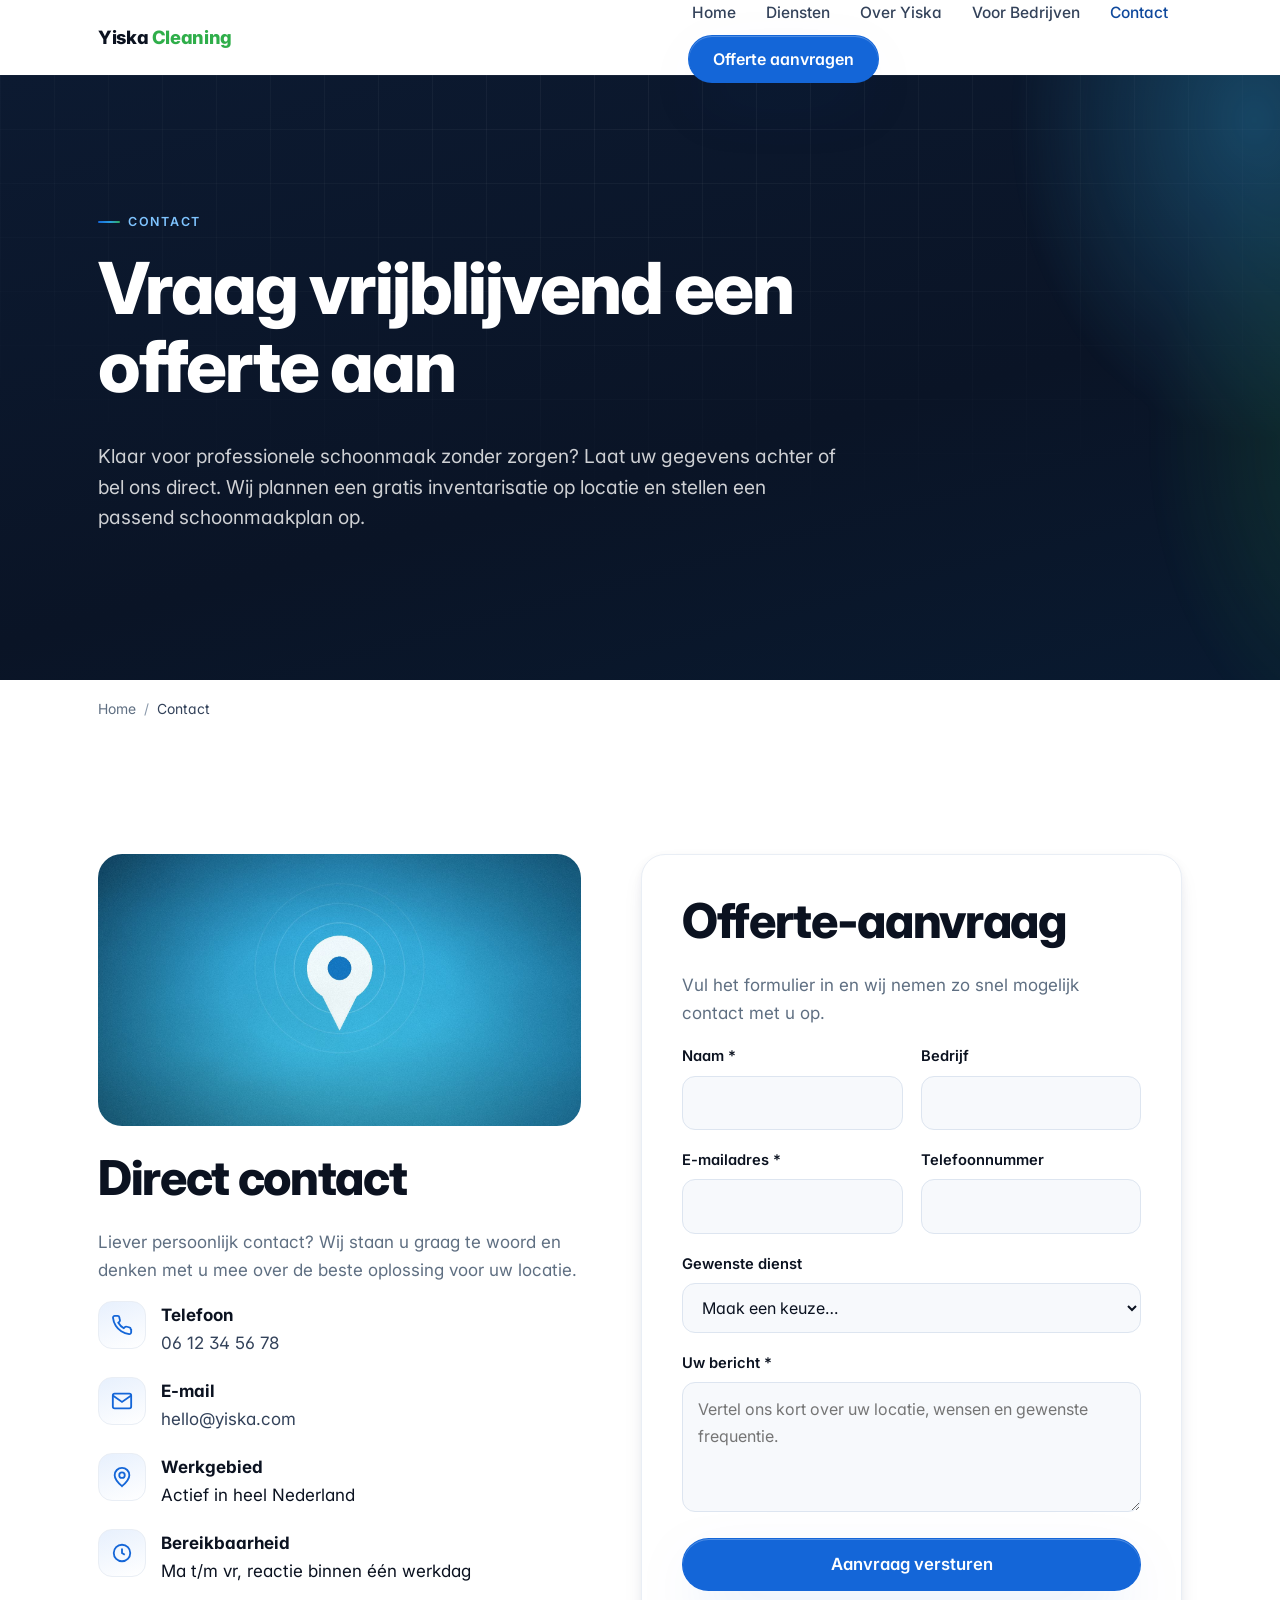
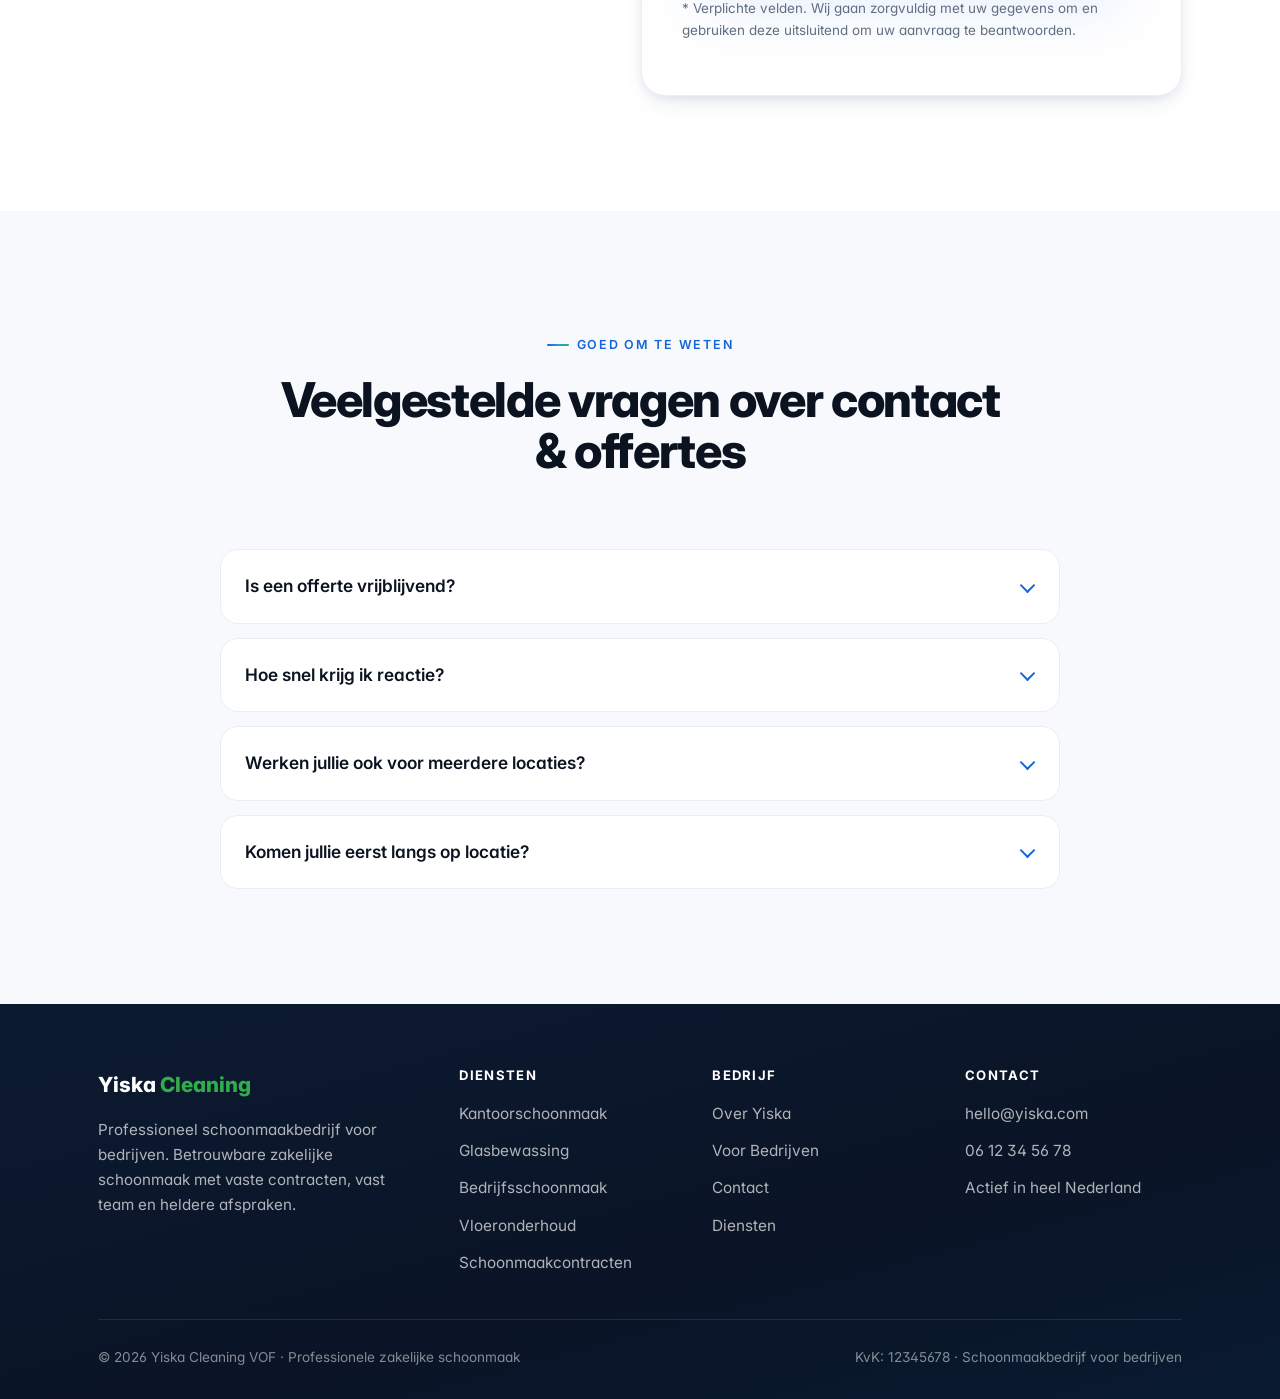
==== commit 031a53b1: "Copy: em dashes verwijderd uit de hele website - Twee homepage-zinnen aangepast naar de exact gevraa" ====
--- a/contact.html
+++ b/contact.html
@@ -5,7 +5,7 @@
   <meta name="viewport" content="width=device-width, initial-scale=1" />
   <script>document.documentElement.classList.add("js")</script>
   <title>Contact &amp; offerte aanvragen | Yiska Cleaning VOF</title>
-  <meta name="description" content="Neem contact op met Yiska Cleaning VOF voor een vrijblijvende offerte voor zakelijke schoonmaak. Bel, mail of vul het contactformulier in — wij plannen een gratis inventarisatie op locatie." />
+  <meta name="description" content="Neem contact op met Yiska Cleaning VOF voor een vrijblijvende offerte voor zakelijke schoonmaak. Bel, mail of vul het contactformulier in, wij plannen een gratis inventarisatie op locatie." />
   <link rel="canonical" href="https://yiska.com/contact.html" />
   <meta name="robots" content="index, follow" />
   <meta name="theme-color" content="#06223d" />
@@ -39,7 +39,7 @@
   {
     "@context": "https://schema.org",
     "@type": "ContactPage",
-    "name": "Contact — Yiska Cleaning VOF",
+    "name": "Contact · Yiska Cleaning VOF",
     "description": "Neem contact op met Yiska Cleaning VOF voor een vrijblijvende offerte voor zakelijke schoonmaak.",
     "mainEntity": {
       "@type": "CleaningService",
@@ -63,8 +63,8 @@
   <a class="skip-link" href="#main">Direct naar inhoud</a>
   <header class="site-header">
     <nav class="nav container" aria-label="Hoofdnavigatie">
-      <a class="nav__brand" href="index.html" aria-label="Yiska Cleaning VOF — home">
-        <img src="assets/images/logo.png" alt="Yiska Cleaning VOF — schoonmaakbedrijf voor bedrijven" data-fallback="#brand-fb" decoding="async" />
+      <a class="nav__brand" href="index.html" aria-label="Yiska Cleaning VOF, home">
+        <img src="assets/images/logo.png" alt="Yiska Cleaning VOF, schoonmaakbedrijf voor bedrijven" data-fallback="#brand-fb" decoding="async" />
         <span class="nav__brand-fallback" id="brand-fb" style="display:none">Yiska <span>Cleaning</span></span>
       </a>
       <button class="nav__toggle" aria-expanded="false" aria-controls="nav-menu" aria-label="Menu openen"><span></span><span></span><span></span></button>
@@ -119,7 +119,7 @@
             </li>
             <li>
               <span class="ic"><svg width="22" height="22" viewBox="0 0 24 24" fill="none" stroke="currentColor" stroke-width="2"><circle cx="12" cy="12" r="9"/><path d="M12 7v5l3 2"/></svg></span>
-              <div><strong>Bereikbaarheid</strong><span>Ma t/m vr — reactie binnen één werkdag</span></div>
+              <div><strong>Bereikbaarheid</strong><span>Ma t/m vr, reactie binnen één werkdag</span></div>
             </li>
           </ul>
         </div>
@@ -217,7 +217,7 @@
         </ul></div>
       </div>
       <div class="footer__bottom">
-        <span>© <span id="year">2026</span> Yiska Cleaning VOF — Professionele zakelijke schoonmaak</span>
+        <span>© <span id="year">2026</span> Yiska Cleaning VOF · Professionele zakelijke schoonmaak</span>
         <span>KvK: 12345678 · Schoonmaakbedrijf voor bedrijven</span>
       </div>
     </div>
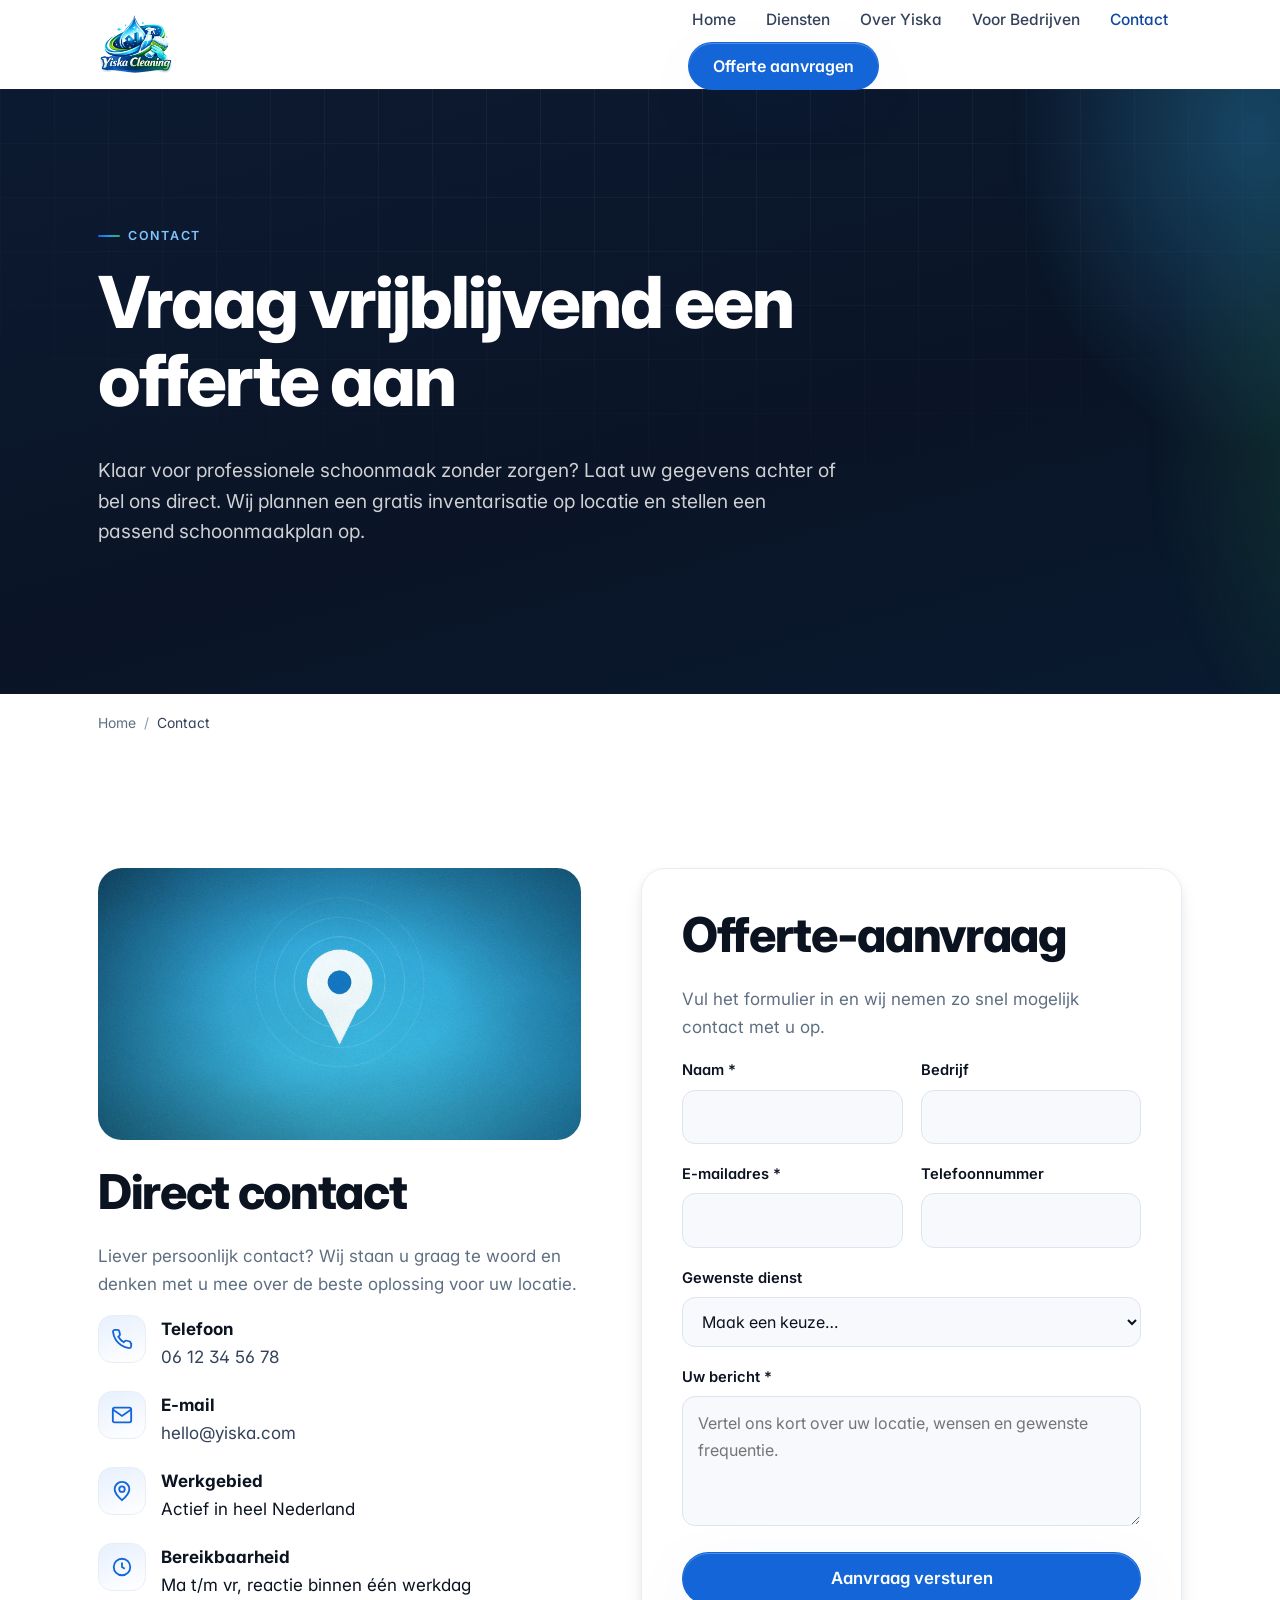
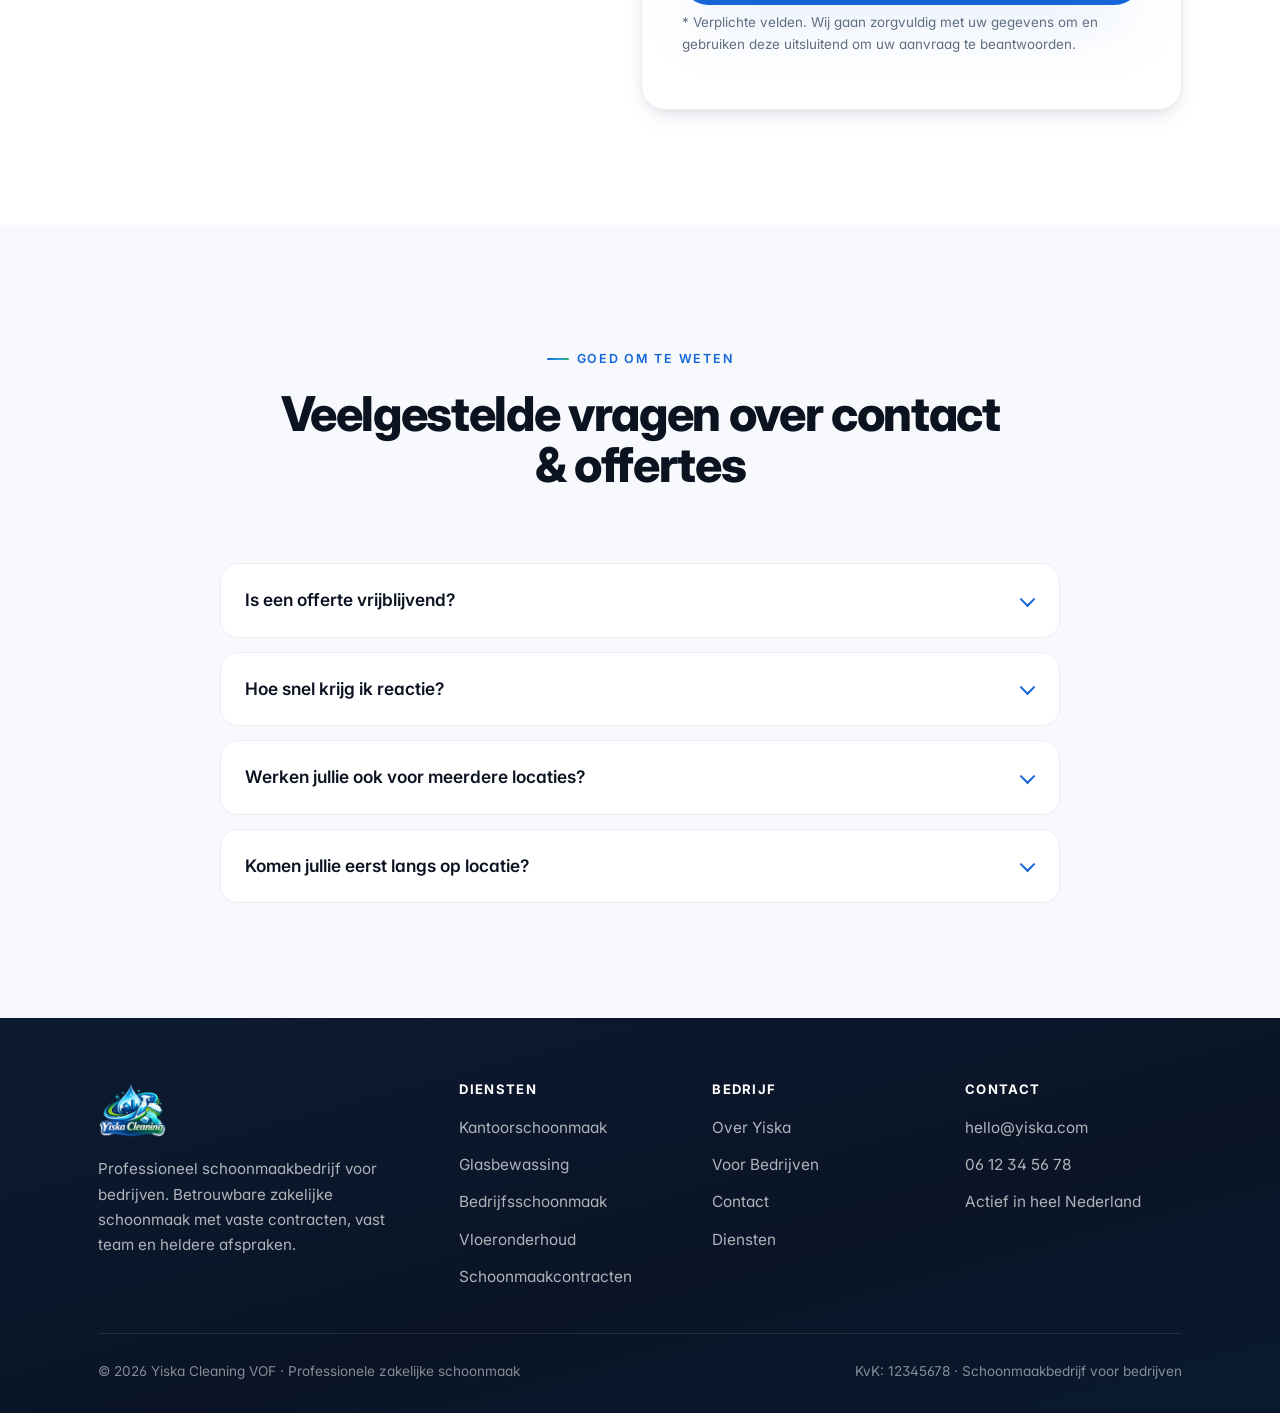
==== commit 8223e359: "Branding: nieuw Yiska-logo doorgevoerd op de hele site (transparante PNG + favicons) - yiska-logo.jp" ====
--- a/contact.html
+++ b/contact.html
@@ -15,9 +15,8 @@
   <meta property="og:title" content="Contact &amp; offerte aanvragen | Yiska Cleaning VOF" />
   <meta property="og:description" content="Vraag vrijblijvend een offerte aan voor professionele zakelijke schoonmaak. Bel, mail of vul het contactformulier in." />
   <meta property="og:url" content="https://yiska.com/contact.html" />
-  <meta property="og:image" content="https://yiska.com/assets/images/logo.png" />
+  <meta property="og:image" content="https://yiska.com/assets/images/yiska-logo.png" />
   <meta name="twitter:card" content="summary_large_image" />
-  <link rel="icon" href="assets/images/favicon.svg" type="image/svg+xml" />
   <link rel="icon" href="assets/images/favicon.ico" sizes="any" />
   <link rel="apple-touch-icon" href="assets/images/apple-touch-icon.png" />
   <link rel="preconnect" href="https://fonts.googleapis.com" />
@@ -64,7 +63,7 @@
   <header class="site-header">
     <nav class="nav container" aria-label="Hoofdnavigatie">
       <a class="nav__brand" href="index.html" aria-label="Yiska Cleaning VOF, home">
-        <img src="assets/images/logo.png" alt="Yiska Cleaning VOF, schoonmaakbedrijf voor bedrijven" data-fallback="#brand-fb" decoding="async" />
+        <img src="assets/images/yiska-logo.png" alt="Yiska Cleaning VOF, schoonmaakbedrijf voor bedrijven" data-fallback="#brand-fb" decoding="async" />
         <span class="nav__brand-fallback" id="brand-fb" style="display:none">Yiska <span>Cleaning</span></span>
       </a>
       <button class="nav__toggle" aria-expanded="false" aria-controls="nav-menu" aria-label="Menu openen"><span></span><span></span><span></span></button>
@@ -193,7 +192,7 @@
     <div class="container">
       <div class="footer__grid">
         <div class="footer__brand">
-          <img src="assets/images/logo.png" alt="Yiska Cleaning VOF logo" data-fallback="#footer-fb" loading="lazy" decoding="async" />
+          <img src="assets/images/yiska-logo.png" alt="Yiska Cleaning VOF logo" data-fallback="#footer-fb" loading="lazy" decoding="async" />
           <div class="footer__brand-fallback" id="footer-fb" style="display:none">Yiska <span>Cleaning</span></div>
           <p>Professioneel schoonmaakbedrijf voor bedrijven. Betrouwbare zakelijke schoonmaak met vaste contracten, vast team en heldere afspraken.</p>
         </div>
--- a/assets/css/styles.css
+++ b/assets/css/styles.css
@@ -61,7 +61,7 @@
   --maxw: 1180px;
   --maxw-wide: 1320px;
   --gut: clamp(20px, 5vw, 48px);
-  --nav-h: 74px;
+  --nav-h: 88px;
 }
 
 /* ----- Reset ----- */
@@ -179,8 +179,8 @@
 }
 .nav { display: flex; align-items: center; gap: 22px; height: var(--nav-h); }
 .nav__brand { display: flex; align-items: center; margin-right: auto; }
-.nav__brand img { height: 46px; width: auto; max-width: 190px; display: block; }
-@media (max-width: 480px) { .nav__brand img { height: 40px; max-width: 150px; } }
+.nav__brand img { height: 62px; width: auto; max-width: 220px; display: block; }
+@media (max-width: 480px) { .nav__brand img { height: 50px; max-width: 170px; } }
 .nav__brand-fallback { font-weight: 800; font-size: 1.15rem; letter-spacing: -.02em; color: var(--ink); }
 .nav__brand-fallback span { color: var(--green); }
 
@@ -356,6 +356,20 @@
 .card__icon--green { background: linear-gradient(160deg, var(--green-100), #fff); color: var(--green); }
 .card .link-arrow { margin-top: 14px; }
 
+/* Icon-free editorial cards (numbered, content-first) */
+.card--index { padding: 36px 34px; display: flex; flex-direction: column; }
+@media (max-width: 620px) { .card--index { padding: 30px 26px; } }
+.card__index {
+  display: block; font-size: .9rem; font-weight: 700; letter-spacing: .16em;
+  background: var(--grad-text); -webkit-background-clip: text; background-clip: text; -webkit-text-fill-color: transparent;
+  padding-bottom: 16px; margin-bottom: 20px; border-bottom: 1px solid var(--line);
+}
+.card--index h3 { font-size: clamp(1.25rem, 1.7vw, 1.45rem); margin-bottom: .5em; letter-spacing: -.02em; }
+.card--index p { color: var(--muted); margin: 0; }
+.card--index .card__more { margin-top: auto; padding-top: 20px; font-weight: 600; }
+.card--index .card__more a { color: var(--brand-700); }
+.card--index .card__more a:hover { color: var(--brand); }
+
 /* Why-list */
 .why-list { list-style: none; margin: 0; padding: 0; display: grid; gap: 18px; }
 .why-list li { display: flex; gap: 14px; align-items: flex-start; }
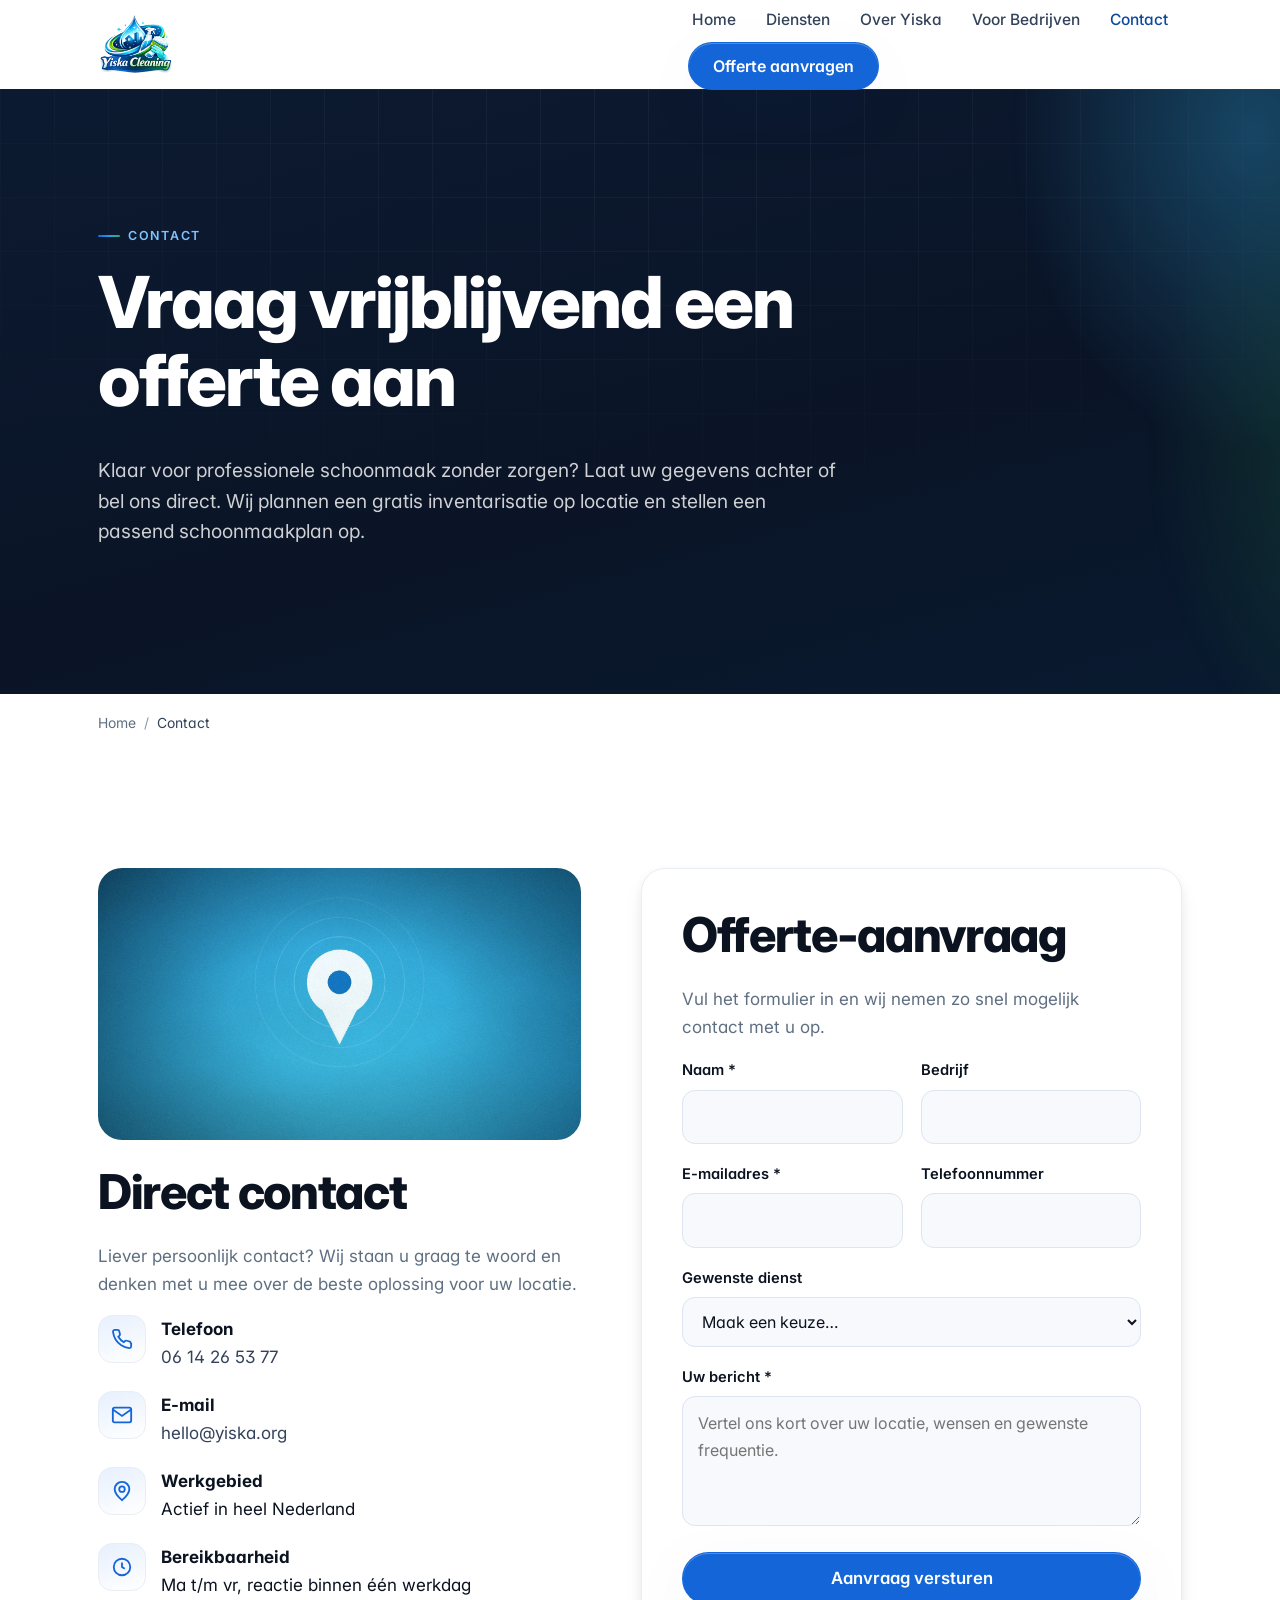
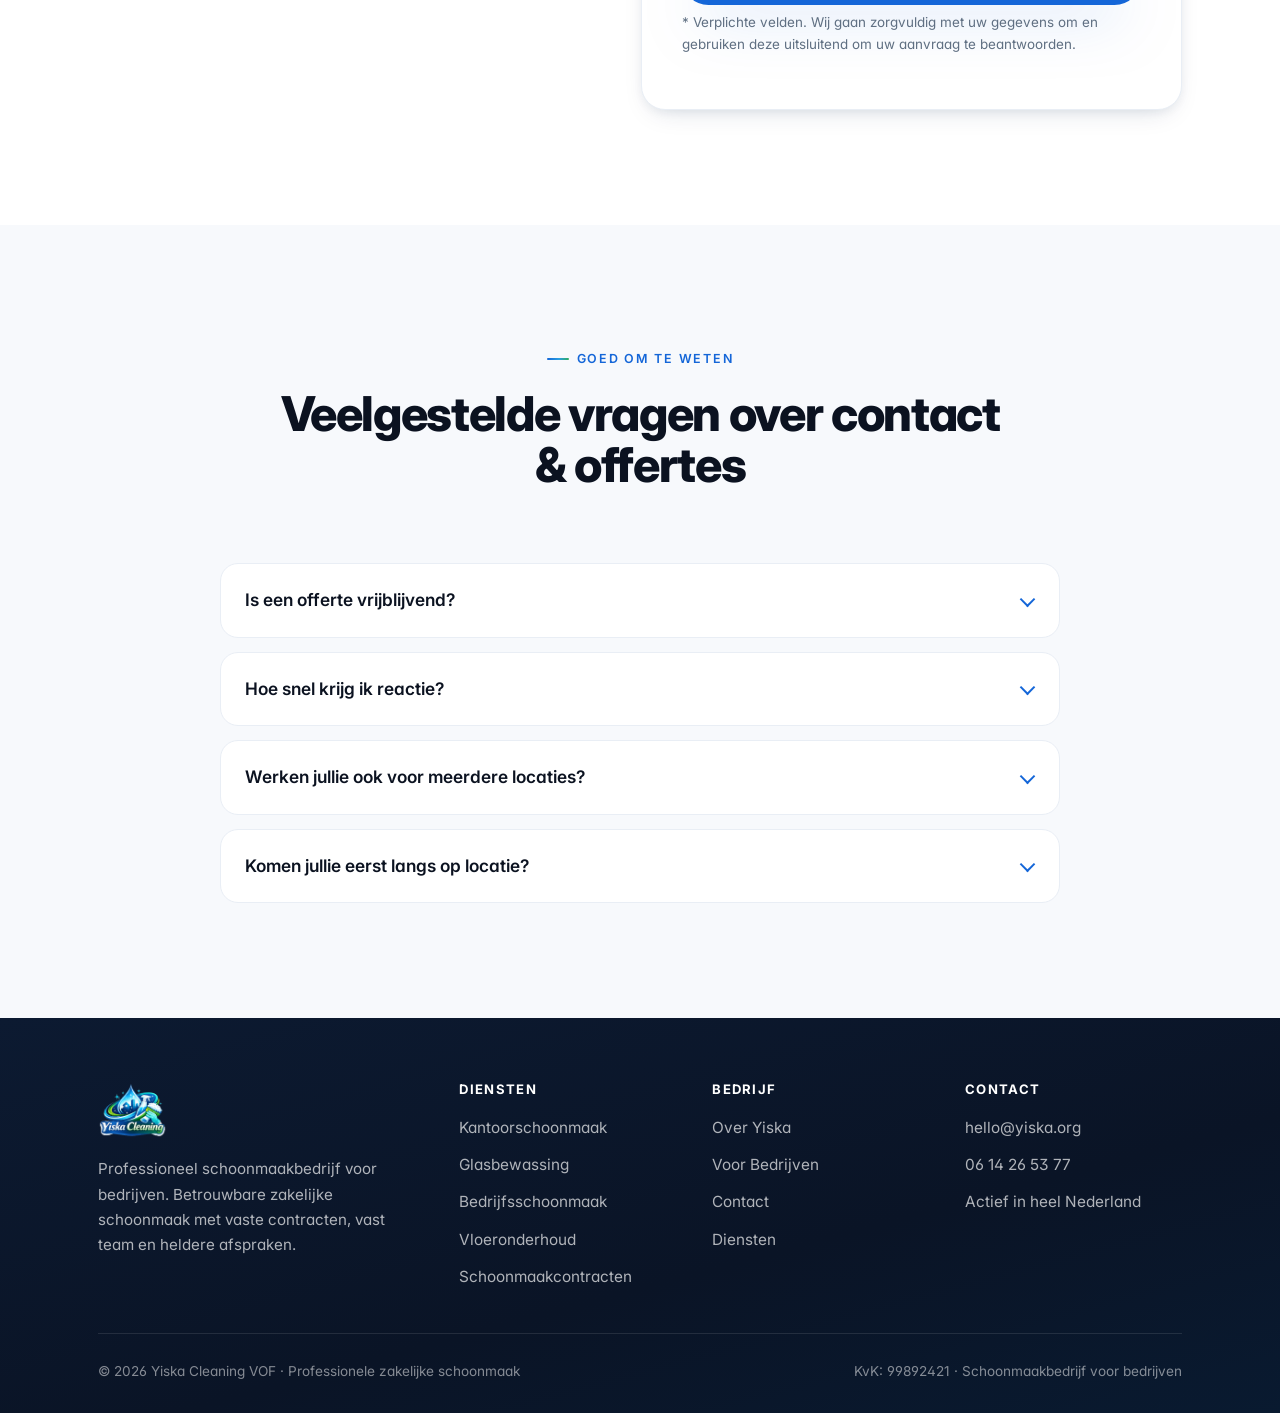
==== commit 4789d779: "Bedrijfsgegevens bijgewerkt: KvK, telefoon en e-mail - KvK: 12345678 -> 99892421 - Telefoon: +316142" ====
--- a/contact.html
+++ b/contact.html
@@ -44,14 +44,14 @@
       "@type": "CleaningService",
       "name": "Yiska Cleaning VOF",
       "url": "https://yiska.com/",
-      "email": "hello@yiska.com",
-      "telephone": "+31612345678",
+      "email": "hello@yiska.org",
+      "telephone": "+31614265377",
       "areaServed": { "@type": "Country", "name": "Nederland" },
       "contactPoint": {
         "@type": "ContactPoint",
         "contactType": "sales",
-        "email": "hello@yiska.com",
-        "telephone": "+31612345678",
+        "email": "hello@yiska.org",
+        "telephone": "+31614265377",
         "availableLanguage": ["nl"]
       }
     }
@@ -106,11 +106,11 @@
           <ul class="contact-list">
             <li>
               <span class="ic"><svg width="22" height="22" viewBox="0 0 24 24" fill="none" stroke="currentColor" stroke-width="2"><path d="M22 16.9v3a2 2 0 0 1-2.2 2 19.8 19.8 0 0 1-8.6-3 19.5 19.5 0 0 1-6-6 19.8 19.8 0 0 1-3-8.6A2 2 0 0 1 4.1 2h3a2 2 0 0 1 2 1.7c.1.9.3 1.8.6 2.6a2 2 0 0 1-.5 2.1L8 9.5a16 16 0 0 0 6 6l1.1-1.1a2 2 0 0 1 2.1-.5c.8.3 1.7.5 2.6.6a2 2 0 0 1 1.7 2z"/></svg></span>
-              <div><strong>Telefoon</strong><a href="tel:+31612345678">06 12 34 56 78</a></div>
+              <div><strong>Telefoon</strong><a href="tel:+31614265377">06 14 26 53 77</a></div>
             </li>
             <li>
               <span class="ic"><svg width="22" height="22" viewBox="0 0 24 24" fill="none" stroke="currentColor" stroke-width="2"><rect x="2" y="4" width="20" height="16" rx="2"/><path d="m2 6 10 7 10-7"/></svg></span>
-              <div><strong>E-mail</strong><a href="mailto:hello@yiska.com">hello@yiska.com</a></div>
+              <div><strong>E-mail</strong><a href="mailto:hello@yiska.org">hello@yiska.org</a></div>
             </li>
             <li>
               <span class="ic"><svg width="22" height="22" viewBox="0 0 24 24" fill="none" stroke="currentColor" stroke-width="2"><path d="M12 2a8 8 0 0 0-8 8c0 5 8 12 8 12s8-7 8-12a8 8 0 0 0-8-8z"/><circle cx="12" cy="10" r="3"/></svg></span>
@@ -127,7 +127,7 @@
           <h2 class="mt-0">Offerte-aanvraag</h2>
           <p class="text-muted">Vul het formulier in en wij nemen zo snel mogelijk contact met u op.</p>
           <div class="form-status" id="form-status" role="status" aria-live="polite"></div>
-          <form id="contact-form" data-mailto="hello@yiska.com" novalidate>
+          <form id="contact-form" data-mailto="hello@yiska.org" novalidate>
             <div class="field-row">
               <div class="field">
                 <label for="naam">Naam *</label>
@@ -210,14 +210,14 @@
           <li><a href="diensten.html">Diensten</a></li>
         </ul></div>
         <div class="footer"><h4>Contact</h4><ul>
-          <li><a href="mailto:hello@yiska.com">hello@yiska.com</a></li>
-          <li><a href="tel:+31612345678">06 12 34 56 78</a></li>
+          <li><a href="mailto:hello@yiska.org">hello@yiska.org</a></li>
+          <li><a href="tel:+31614265377">06 14 26 53 77</a></li>
           <li>Actief in heel Nederland</li>
         </ul></div>
       </div>
       <div class="footer__bottom">
         <span>© <span id="year">2026</span> Yiska Cleaning VOF · Professionele zakelijke schoonmaak</span>
-        <span>KvK: 12345678 · Schoonmaakbedrijf voor bedrijven</span>
+        <span>KvK: 99892421 · Schoonmaakbedrijf voor bedrijven</span>
       </div>
     </div>
   </footer>
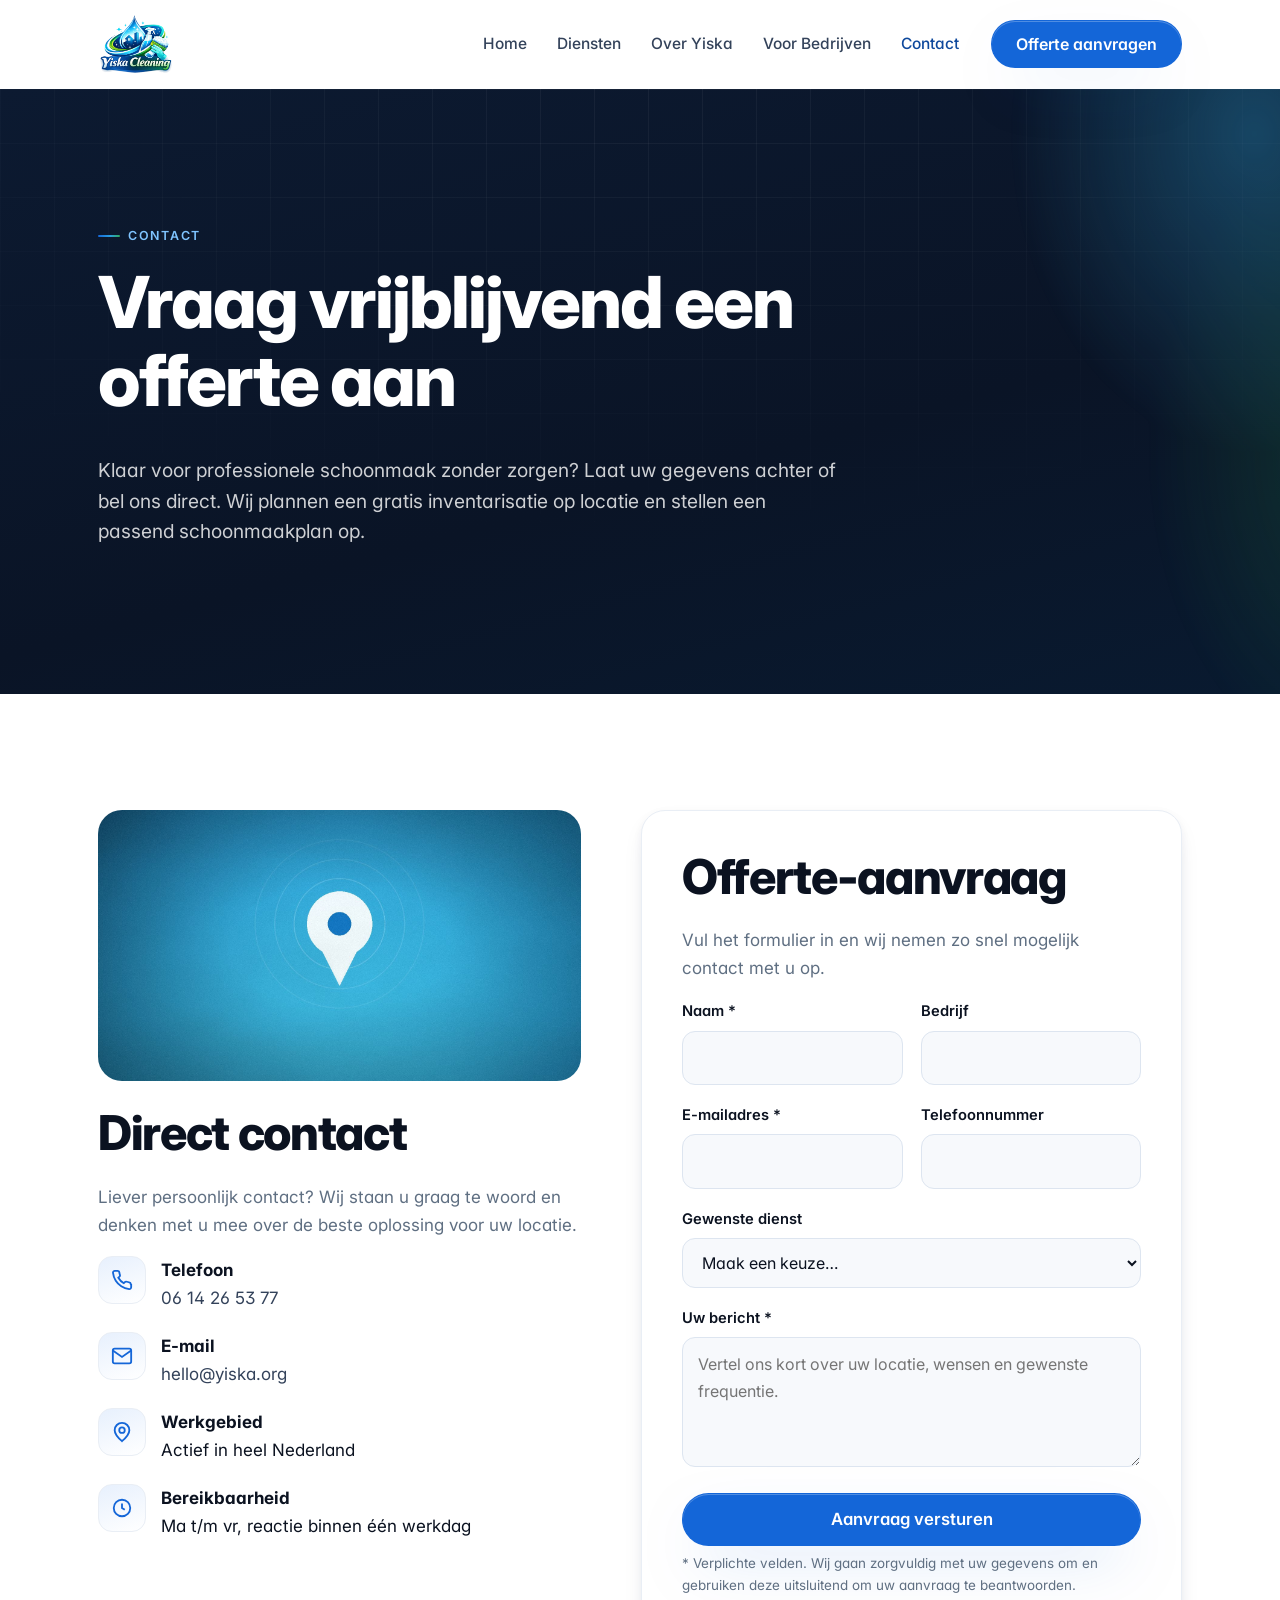
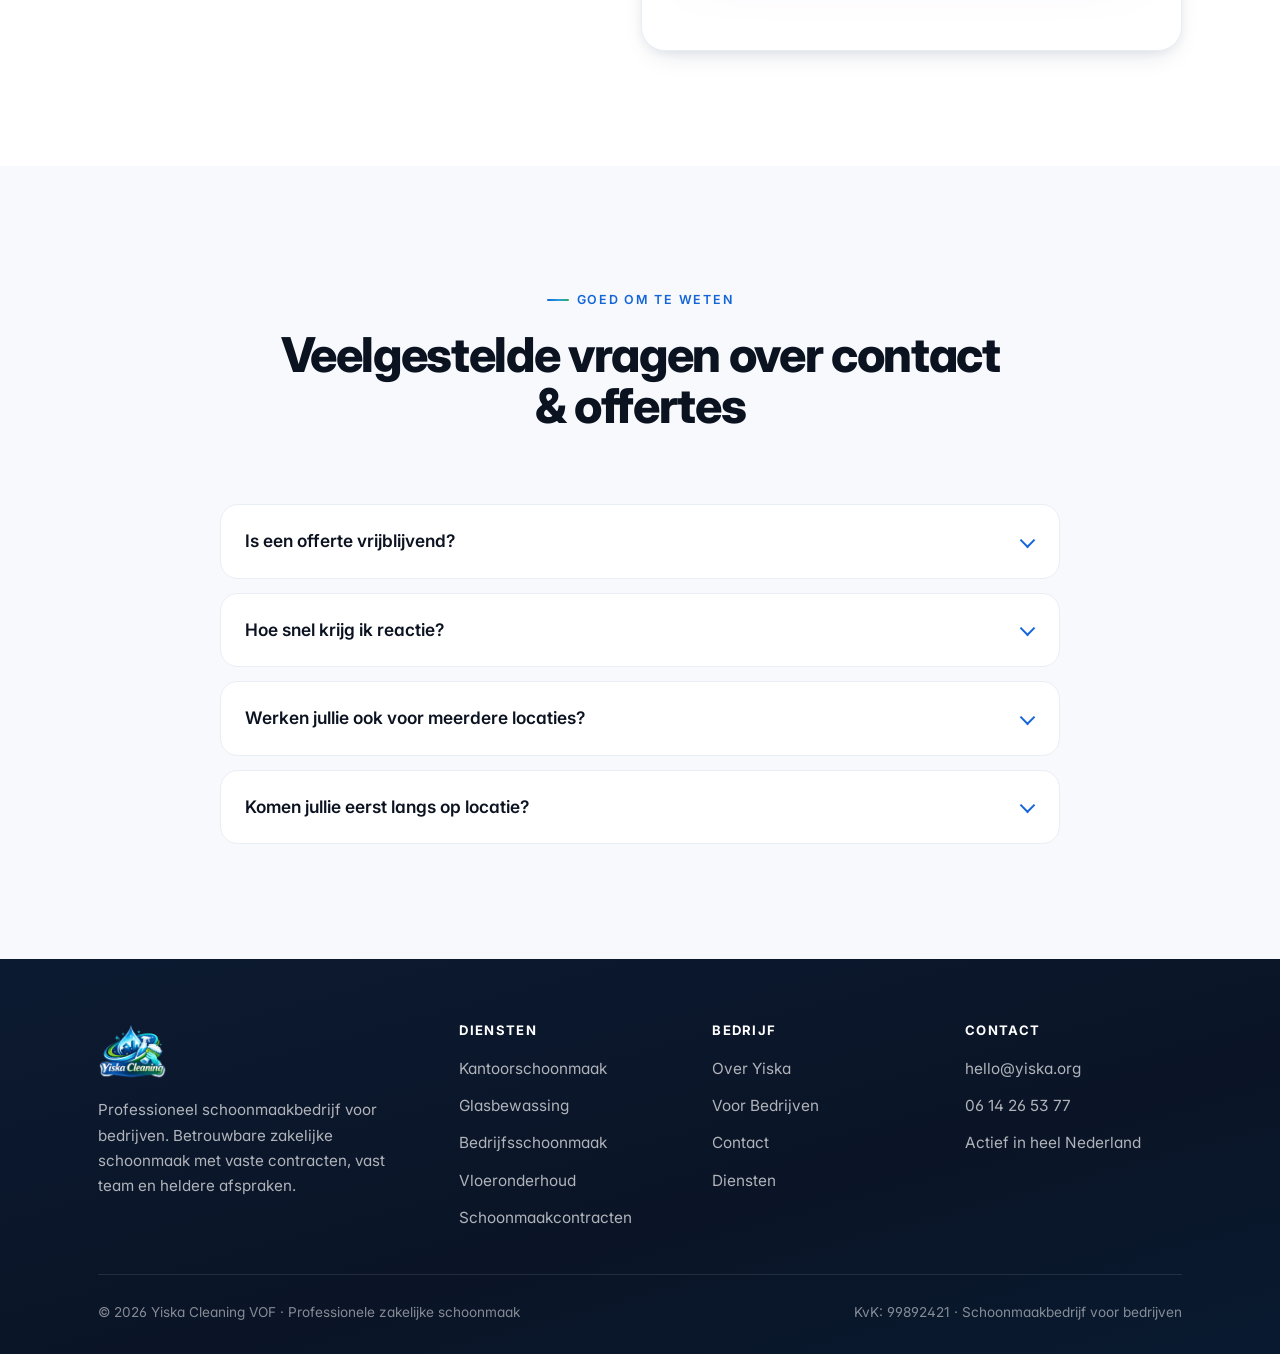
==== commit 23ee0325: "Zichtbaar kruimelpad (Home/Diensten ...) verwijderd op alle subpagina's - .crumbs nav weggehaald op " ====
--- a/contact.html
+++ b/contact.html
@@ -89,9 +89,6 @@
       </div>
     </section>
 
-    <nav class="crumbs container" aria-label="Kruimelpad">
-      <ol><li><a href="index.html">Home</a></li><li aria-current="page">Contact</li></ol>
-    </nav>
 
     <section class="section" id="offerte">
       <div class="container contact-grid">
--- a/assets/css/styles.css
+++ b/assets/css/styles.css
@@ -177,6 +177,14 @@
   -webkit-backdrop-filter: saturate(180%) blur(20px);
   border-bottom-color: var(--line);
 }
+/* Homepage: header versmelt met de hero bovenaan (transparant), ook op mobiel.
+   Bij scrollen wint .is-scrolled en wordt het glas-effect getoond. */
+body:has(.hero) .site-header:not(.is-scrolled) {
+  background: transparent;
+  -webkit-backdrop-filter: none;
+  backdrop-filter: none;
+  border-bottom-color: transparent;
+}
 .nav { display: flex; align-items: center; gap: 22px; height: var(--nav-h); }
 .nav__brand { display: flex; align-items: center; margin-right: auto; }
 .nav__brand img { height: 62px; width: auto; max-width: 220px; display: block; }
@@ -184,6 +192,7 @@
 .nav__brand-fallback { font-weight: 800; font-size: 1.15rem; letter-spacing: -.02em; color: var(--ink); }
 .nav__brand-fallback span { color: var(--green); }
 
+.nav__menu { display: flex; align-items: center; gap: 8px; }
 .nav__links { display: flex; align-items: center; gap: 2px; list-style: none; margin: 0; padding: 0; }
 .nav__links a { position: relative; display: inline-block; padding: 9px 14px; border-radius: 10px; font-size: .97rem; font-weight: 500; color: var(--ink-2); transition: color .2s, background .2s; }
 .nav__links a:hover { color: var(--ink); background: var(--bg-soft); }
@@ -215,7 +224,7 @@
 /* ==========================================================================
    Hero (home)
    ========================================================================== */
-.hero { position: relative; overflow: hidden; isolation: isolate; }
+.hero { position: relative; overflow: hidden; isolation: isolate; margin-top: calc(var(--nav-h) * -1); padding-top: var(--nav-h); }
 .hero::before {
   content: ""; position: absolute; inset: -20% -10% auto -10%; height: 120%; z-index: -2;
   background:
@@ -232,7 +241,7 @@
   mask-image: radial-gradient(120% 80% at 50% 0%, #000 35%, transparent 75%);
   opacity: .5;
 }
-.hero__grid { display: grid; grid-template-columns: 1.05fr .95fr; gap: clamp(32px, 5vw, 72px); align-items: center; padding-block: clamp(56px, 8vw, 120px); }
+.hero__grid { display: grid; grid-template-columns: 1.05fr .95fr; gap: clamp(32px, 5vw, 72px); align-items: center; padding-block: clamp(28px, 4vw, 56px) clamp(56px, 8vw, 120px); }
 .hero__title { margin-bottom: 22px; }
 .hero__sub { font-size: clamp(1.12rem, 1.7vw, 1.4rem); color: var(--muted); max-width: 40ch; line-height: 1.55; }
 .hero__cta { margin-top: 34px; }
@@ -369,6 +378,30 @@
 .card--index .card__more { margin-top: auto; padding-top: 20px; font-weight: 600; }
 .card--index .card__more a { color: var(--brand-700); }
 .card--index .card__more a:hover { color: var(--brand); }
+
+/* Gevulde tegels (Waarom Yiska): rustig donkerblauw, Apple-achtig minimaal */
+.card--filled {
+  padding: 40px 34px;
+  background:
+    radial-gradient(120% 120% at 0% 0%, rgba(255, 255, 255, .06), transparent 55%),
+    var(--grad-dark);
+  border: 1px solid rgba(255, 255, 255, .07);
+  color: #fff;
+  box-shadow: var(--sh-md);
+}
+.card--filled::before { content: none; }
+.card--filled h3 { color: #fff; letter-spacing: -.02em; }
+.card--filled p { color: rgba(255, 255, 255, .68); margin: 0; }
+.card--filled:hover { transform: translateY(-4px); box-shadow: var(--sh-lg); }
+@media (max-width: 620px) { .card--filled { padding: 32px 28px; } }
+
+/* Volledig klikbare tegels (Onze Diensten op de homepage) */
+.card--link { padding: 36px 34px; display: flex; flex-direction: column; text-decoration: none; }
+.card--link h3 { font-size: clamp(1.25rem, 1.7vw, 1.45rem); margin-bottom: .5em; letter-spacing: -.02em; color: var(--ink); }
+.card--link p { color: var(--muted); margin: 0; }
+.card--link .card__more { margin-top: auto; padding-top: 20px; font-weight: 600; color: var(--brand-700); transition: color .2s, letter-spacing .2s; }
+.card--link:hover .card__more { color: var(--brand); }
+@media (max-width: 620px) { .card--link { padding: 30px 26px; } }
 
 /* Why-list */
 .why-list { list-style: none; margin: 0; padding: 0; display: grid; gap: 18px; }
@@ -518,3 +551,6 @@
 
 .mt-0 { margin-top: 0; }
 .center { text-align: center; }
+
+/* Homepage dienstenkop op één regel vanaf tablet/desktop */
+@media (min-width: 760px) { #diensten-h { white-space: nowrap; } }
